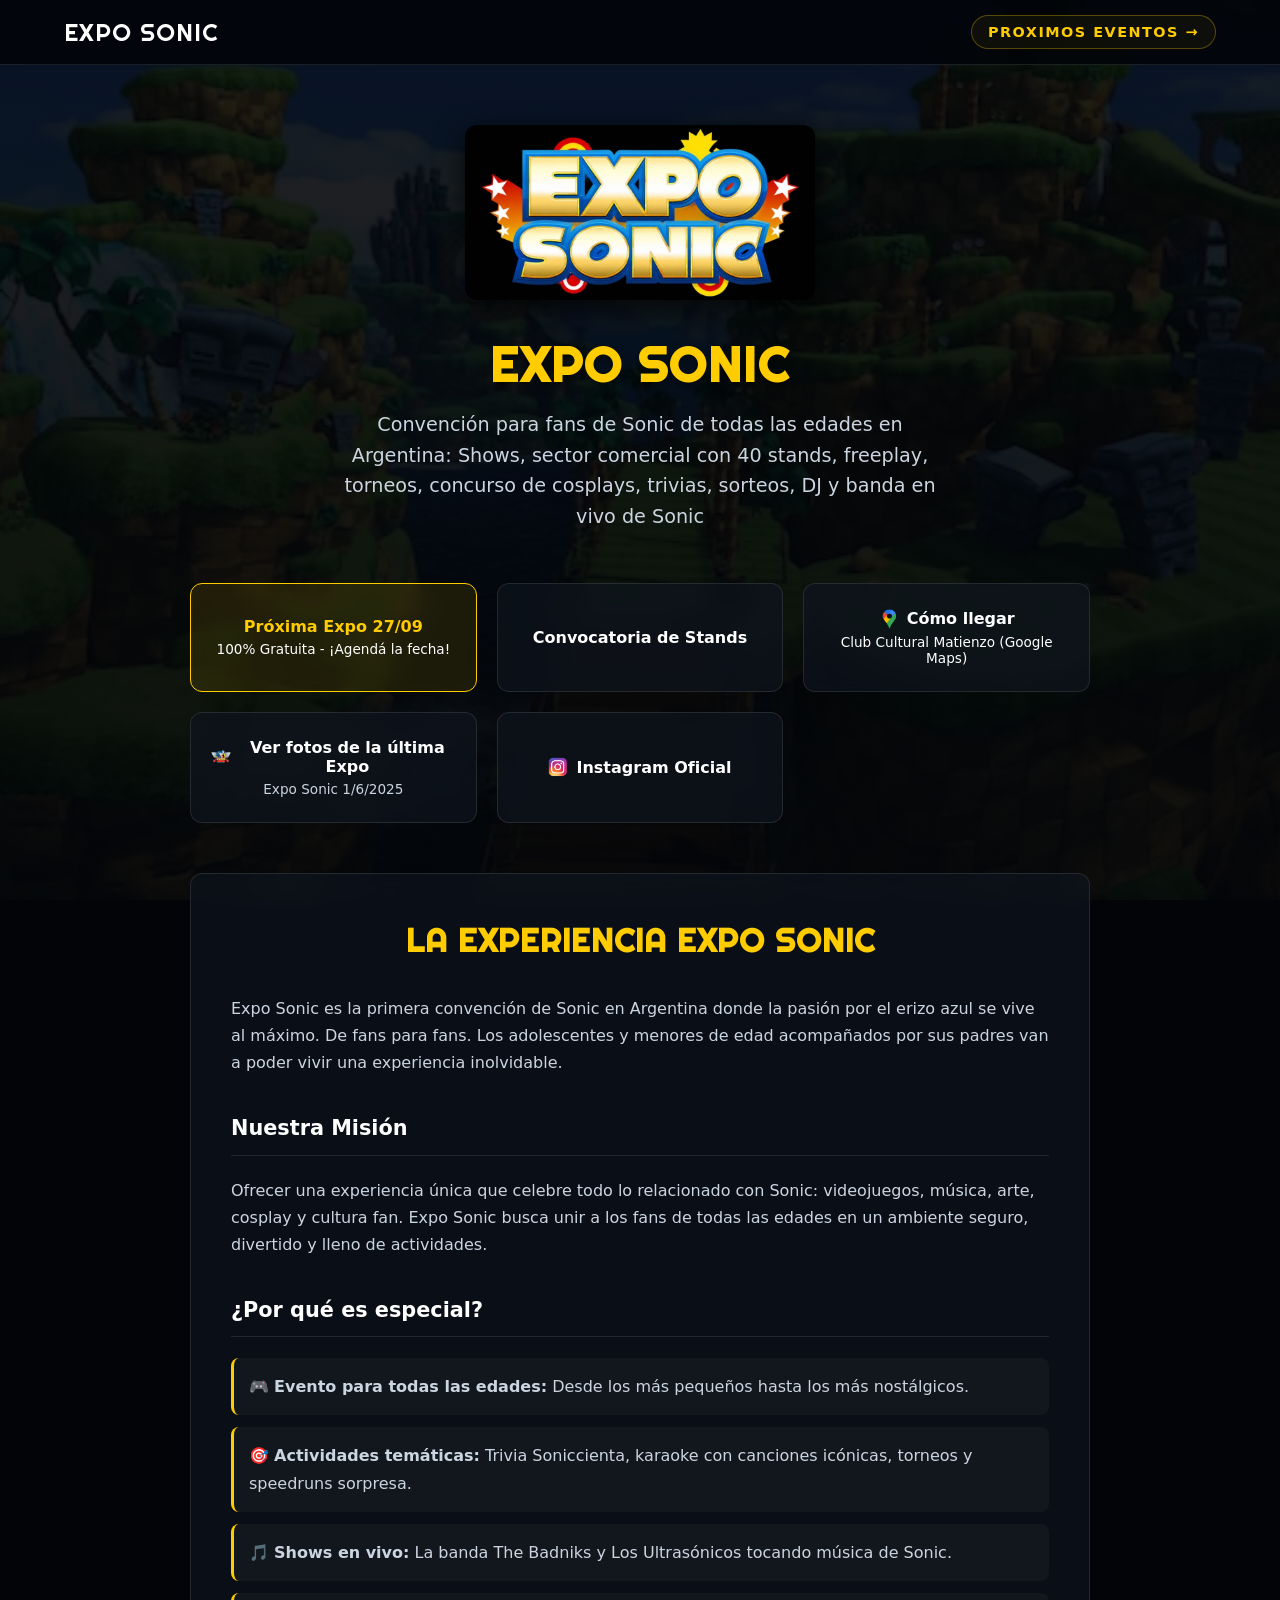
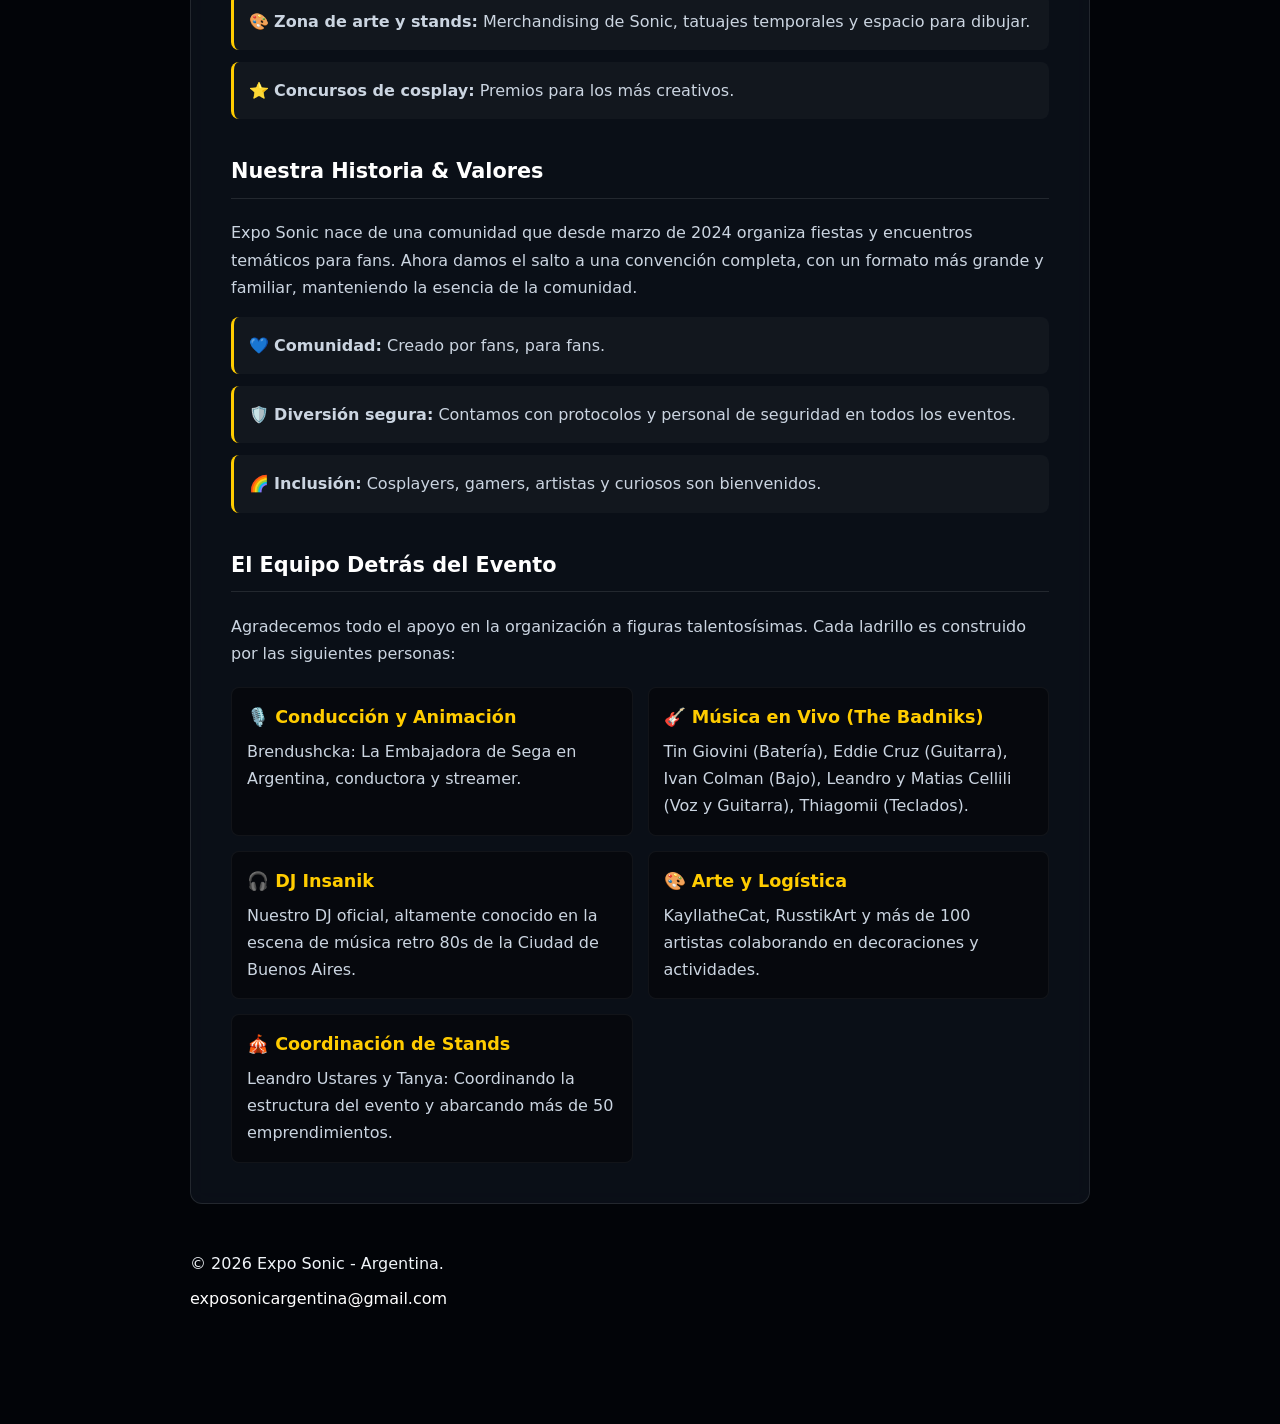
==== index.html @ c62bb8fc "Update index.html" ====
<!DOCTYPE html>
<html lang="es-AR">
<head>
  <meta charset="UTF-8" />
  <meta name="viewport" content="width=device-width, initial-scale=1.0" />
  <title>Expo Sonic - Convenciones de Sonic en Argentina</title>

  <!-- Google Analytics -->
  <script async src="https://www.googletagmanager.com/gtag/js?id=G-29W3Y5CDRT"></script>
  <script>
    window.dataLayer = window.dataLayer || [];
    function gtag(){dataLayer.push(arguments);}
    gtag('js', new Date());
    gtag('config', 'G-29W3Y5CDRT');
  </script>

  <!-- Favicons -->
  <link rel="shortcut icon" href="/favicon.ico" type="image/x-icon" />
  <link rel="shortcut icon" type="image/png" href="favicon3.png" />
  <link rel="apple-touch-icon" sizes="180x180" href="/apple-touch-icon.png" />
  <link rel="icon" type="image/png" sizes="32x32" href="/favicon-32x32.png" />
  <link rel="icon" type="image/png" sizes="16x16" href="/favicon-16x16.png" />
  <link rel="manifest" href="/site.webmanifest" />

  <!-- Fuentes -->
  <link rel="preconnect" href="https://fonts.googleapis.com" />
  <link rel="preconnect" href="https://fonts.gstatic.com" crossorigin />
  <link href="https://fonts.googleapis.com/css2?family=Righteous&display=swap" rel="stylesheet" />

  <style>
    :root {
      --accent: #ffcc00;
      --bg-glass: rgba(15, 20, 30, 0.7);
      --border-glass: rgba(255, 255, 255, 0.1);
      --text: #f0f4f8;
    }

    body {
      margin: 0;
      padding: 0;
      min-height: 100vh;
      font-family: system-ui, -apple-system, sans-serif;
      color: var(--text);
      opacity: 0;
      transition: opacity 0.5s ease;
      background-color: #020408;
    }

    body.loaded {
      opacity: 1;
    }

    body::before {
      content: "";
      position: fixed;
      top: 0; left: 0;
      width: 100%; height: 100%;
      background: linear-gradient(rgba(2, 4, 8, 0.88), rgba(2, 4, 8, 0.95)), url('Images/fondo.jpg') center/cover;
      z-index: -1;
    }

    .modern-nav {
      position: sticky;
      top: 0;
      width: 100%;
      background: rgba(2, 4, 8, 0.85);
      backdrop-filter: blur(12px);
      -webkit-backdrop-filter: blur(12px);
      border-bottom: 1px solid var(--border-glass);
      display: flex;
      justify-content: space-between;
      align-items: center;
      padding: 15px 5%;
      box-sizing: border-box;
      z-index: 1000;
    }

    .nav-brand {
      font-family: 'Righteous', sans-serif;
      font-size: 1.5rem;
      color: #fff;
      letter-spacing: 1px;
    }

    .nav-link-events {
      color: var(--accent);
      text-decoration: none;
      font-size: 0.9rem;
      font-weight: 600;
      letter-spacing: 1.5px;
      text-transform: uppercase;
      padding: 8px 16px;
      border: 1px solid rgba(255, 204, 0, 0.3);
      border-radius: 20px;
      background: rgba(255, 204, 0, 0.05);
      transition: all 0.3s ease;
    }

    .nav-link-events:hover {
      background: rgba(255, 204, 0, 0.15);
      border-color: var(--accent);
      box-shadow: 0 0 15px rgba(255, 204, 0, 0.2);
    }

    .main-wrapper {
      max-width: 900px;
      margin: 60px auto;
      padding: 0 20px 40px 20px;
    }

    .hero {
      text-align: center;
      margin-bottom: 50px;
    }

    .hero-logo {
      max-width: 350px;
      width: 100%;
      border-radius: 12px;
      box-shadow: 0 10px 30px rgba(0,0,0,0.8);
      margin-bottom: 30px;
    }

    .hero h1 {
      font-family: 'Righteous', sans-serif;
      font-size: 3rem;
      color: var(--accent);
      margin: 0 0 15px 0;
      text-transform: uppercase;
      letter-spacing: 2px;
      text-shadow: 0 4px 10px rgba(0,0,0,0.5);
    }

    .hero p {
      font-size: 1.2rem;
      color: #cbd5e1;
      max-width: 600px;
      margin: 0 auto;
      line-height: 1.6;
    }

    .action-grid {
      display: grid;
      grid-template-columns: repeat(auto-fit, minmax(250px, 1fr));
      gap: 20px;
      margin-bottom: 50px;
    }

    .action-card {
      background: var(--bg-glass);
      backdrop-filter: blur(10px);
      border: 1px solid var(--border-glass);
      border-radius: 12px;
      padding: 25px 20px;
      text-align: center;
      text-decoration: none;
      color: #fff;
      font-weight: 600;
      transition: all 0.3s ease;
      display: flex;
      flex-direction: column;
      align-items: center;
      justify-content: center;
    }

    .action-card:hover {
      background: rgba(255, 255, 255, 0.1);
      border-color: var(--accent);
      transform: translateY(-5px);
    }

    .action-card.primary {
      background: rgba(255, 204, 0, 0.1);
      border-color: var(--accent);
      color: var(--accent);
    }

    .card-title {
      display: inline-flex;
      align-items: center;
      justify-content: center;
      gap: 8px;
    }

    .card-icon {
      width: 20px;
      height: 20px;
      object-fit: contain;
      vertical-align: middle;
    }

    /* --- NUEVA SECCIÓN DE INFORMACIÓN --- */
    .info-section {
      background: var(--bg-glass);
      backdrop-filter: blur(10px);
      border: 1px solid var(--border-glass);
      border-radius: 12px;
      padding: 40px;
      margin-bottom: 50px;
      line-height: 1.7;
      color: #cbd5e1;
    }

    .info-section h2 {
      font-family: 'Righteous', sans-serif;
      color: var(--accent);
      font-size: 2rem;
      margin-top: 0;
      letter-spacing: 1px;
      text-align: center;
    }

    .info-section h3 {
      color: #fff;
      border-bottom: 1px solid var(--border-glass);
      padding-bottom: 8px;
      margin-top: 35px;
      font-size: 1.3rem;
    }

    .info-section p {
      margin-bottom: 15px;
    }

    .info-list {
      list-style: none;
      padding: 0;
    }

    .info-list li {
      background: rgba(255, 255, 255, 0.03);
      margin-bottom: 12px;
      padding: 15px;
      border-radius: 8px;
      border-left: 3px solid var(--accent);
    }

    .team-grid {
      display: grid;
      grid-template-columns: repeat(auto-fit, minmax(280px, 1fr));
      gap: 15px;
      margin-top: 20px;
    }

    .team-card {
      background: rgba(0, 0, 0, 0.4);
      padding: 15px;
      border-radius: 8px;
      border: 1px solid rgba(255, 255, 255, 0.05);
    }

    .team-card strong {
      color: var(--accent);
      display: block;
      margin-bottom: 5px;
      font-size: 1.1rem;
    }
  </style>
</head>
<body>

  <nav class="modern-nav">
    <div class="nav-brand">EXPO SONIC</div>
    <a href="https://exposonic.github.io/eventos.html" class="nav-link-events">PROXIMOS EVENTOS &rarr;</a>
  </nav>

  <div class="main-wrapper">
    
    <header class="hero">
      <img src="Images/Expo Sonic Logo.jpg" class="hero-logo" alt="Expo Sonic Logo">
      <h1>Expo Sonic</h1>
      <p>Convención para fans de Sonic de todas las edades en Argentina: Shows, sector comercial con 40 stands, freeplay, torneos, concurso de cosplays, trivias, sorteos, DJ y banda en vivo de Sonic</p>
    </header>

    <section class="action-grid">
      <a href="https://www.instagram.com/p/DZ7pXacDs8S/?igsh=dzlpa2g1OGhwdHUz" target="_blank" rel="noopener noreferrer" class="action-card primary">
        <span>Próxima Expo 27/09</span>
        <span style="font-size: 0.85rem; font-weight: normal; margin-top: 5px; color: #fff;">100% Gratuita - ¡Agendá la fecha!</span>
      </a>
      
      <a href="https://sonicfest.com.ar/convocatoriastands" target="_blank" rel="noopener noreferrer" class="action-card">
        <span>Convocatoria de Stands</span>
      </a>

      <a href="https://maps.app.goo.gl/rjuS7tSSPfJ5QVW1A" target="_blank" rel="noopener noreferrer" class="action-card">
        <span class="card-title">
          <img src="Images/Google Maps PNG.png" alt="Google Maps" class="card-icon" />
          Cómo llegar
        </span>
        <span style="font-size: 0.85rem; font-weight: normal; margin-top: 5px;">Club Cultural Matienzo (Google Maps)</span>
      </a>

      <a href="https://sonicfest.com.ar/infoexpo1" target="_blank" rel="noopener noreferrer" class="action-card">
        <span class="card-title">
          <img src="Images/Sonic Mania PNG.png" alt="Sonic Mania" class="card-icon" />
          Ver fotos de la última Expo
        </span>
        <span style="font-size: 0.85rem; font-weight: normal; margin-top: 5px; color: #cbd5e1;">Expo Sonic 1/6/2025</span>
      </a>

      <a href="https://www.instagram.com/exposonic/" target="_blank" class="action-card">
        <span class="card-title">
          <img src="Images/Instagram PNG.png" alt="Instagram" class="card-icon" />
          Instagram Oficial
        </span>
      </a>
    </section>

    <!-- Nueva Sección Integrada -->
    <section class="info-section">
      <h2>LA EXPERIENCIA EXPO SONIC</h2>
      <p>Expo Sonic es la primera convención de Sonic en Argentina donde la pasión por el erizo azul se vive al máximo. De fans para fans. Los adolescentes y menores de edad acompañados por sus padres van a poder vivir una experiencia inolvidable.</p>

      <h3>Nuestra Misión</h3>
      <p>Ofrecer una experiencia única que celebre todo lo relacionado con Sonic: videojuegos, música, arte, cosplay y cultura fan. Expo Sonic busca unir a los fans de todas las edades en un ambiente seguro, divertido y lleno de actividades.</p>

      <h3>¿Por qué es especial?</h3>
      <ul class="info-list">
        <li>🎮 <strong>Evento para todas las edades:</strong> Desde los más pequeños hasta los más nostálgicos.</li>
        <li>🎯 <strong>Actividades temáticas:</strong> Trivia Soniccienta, karaoke con canciones icónicas, torneos y speedruns sorpresa.</li>
        <li>🎵 <strong>Shows en vivo:</strong> La banda The Badniks y Los Ultrasónicos tocando música de Sonic.</li>
        <li>🎨 <strong>Zona de arte y stands:</strong> Merchandising de Sonic, tatuajes temporales y espacio para dibujar.</li>
        <li>⭐ <strong>Concursos de cosplay:</strong> Premios para los más creativos.</li>
      </ul>

      <h3>Nuestra Historia & Valores</h3>
      <p>Expo Sonic nace de una comunidad que desde marzo de 2024 organiza fiestas y encuentros temáticos para fans. Ahora damos el salto a una convención completa, con un formato más grande y familiar, manteniendo la esencia de la comunidad.</p>
      <ul class="info-list">
        <li>💙 <strong>Comunidad:</strong> Creado por fans, para fans.</li>
        <li>🛡️ <strong>Diversión segura:</strong> Contamos con protocolos y personal de seguridad en todos los eventos.</li>
        <li>🌈 <strong>Inclusión:</strong> Cosplayers, gamers, artistas y curiosos son bienvenidos.</li>
      </ul>

      <h3>El Equipo Detrás del Evento</h3>
      <p>Agradecemos todo el apoyo en la organización a figuras talentosísimas. Cada ladrillo es construido por las siguientes personas:</p>
      
      <div class="team-grid">
        <div class="team-card">
          <strong>🎙️ Conducción y Animación</strong>
          Brendushcka: La Embajadora de Sega en Argentina, conductora y streamer.
        </div>
        <div class="team-card">
          <strong>🎸 Música en Vivo (The Badniks)</strong>
          Tin Giovini (Batería), Eddie Cruz (Guitarra), Ivan Colman (Bajo), Leandro y Matias Cellili (Voz y Guitarra), Thiagomii (Teclados).
        </div>
        <div class="team-card">
          <strong>🎧 DJ Insanik</strong>
          Nuestro DJ oficial, altamente conocido en la escena de música retro 80s de la Ciudad de Buenos Aires.
        </div>
        <div class="team-card">
          <strong>🎨 Arte y Logística</strong>
          KayllatheCat, RusstikArt y más de 100 artistas colaborando en decoraciones y actividades.
        </div>
        <div class="team-card">
          <strong>🎪 Coordinación de Stands</strong>
          Leandro Ustares y Tanya: Coordinando la estructura del evento y abarcando más de 50 emprendimientos.
        </div>
      </div>
    </section>

    <div id="footer-placeholder"></div>
  </div>

  <script src="js/main.js"></script>
  <script>
    window.addEventListener('load', () => {
      document.body.classList.add('loaded');
    });
  </script>
</body>
</html>
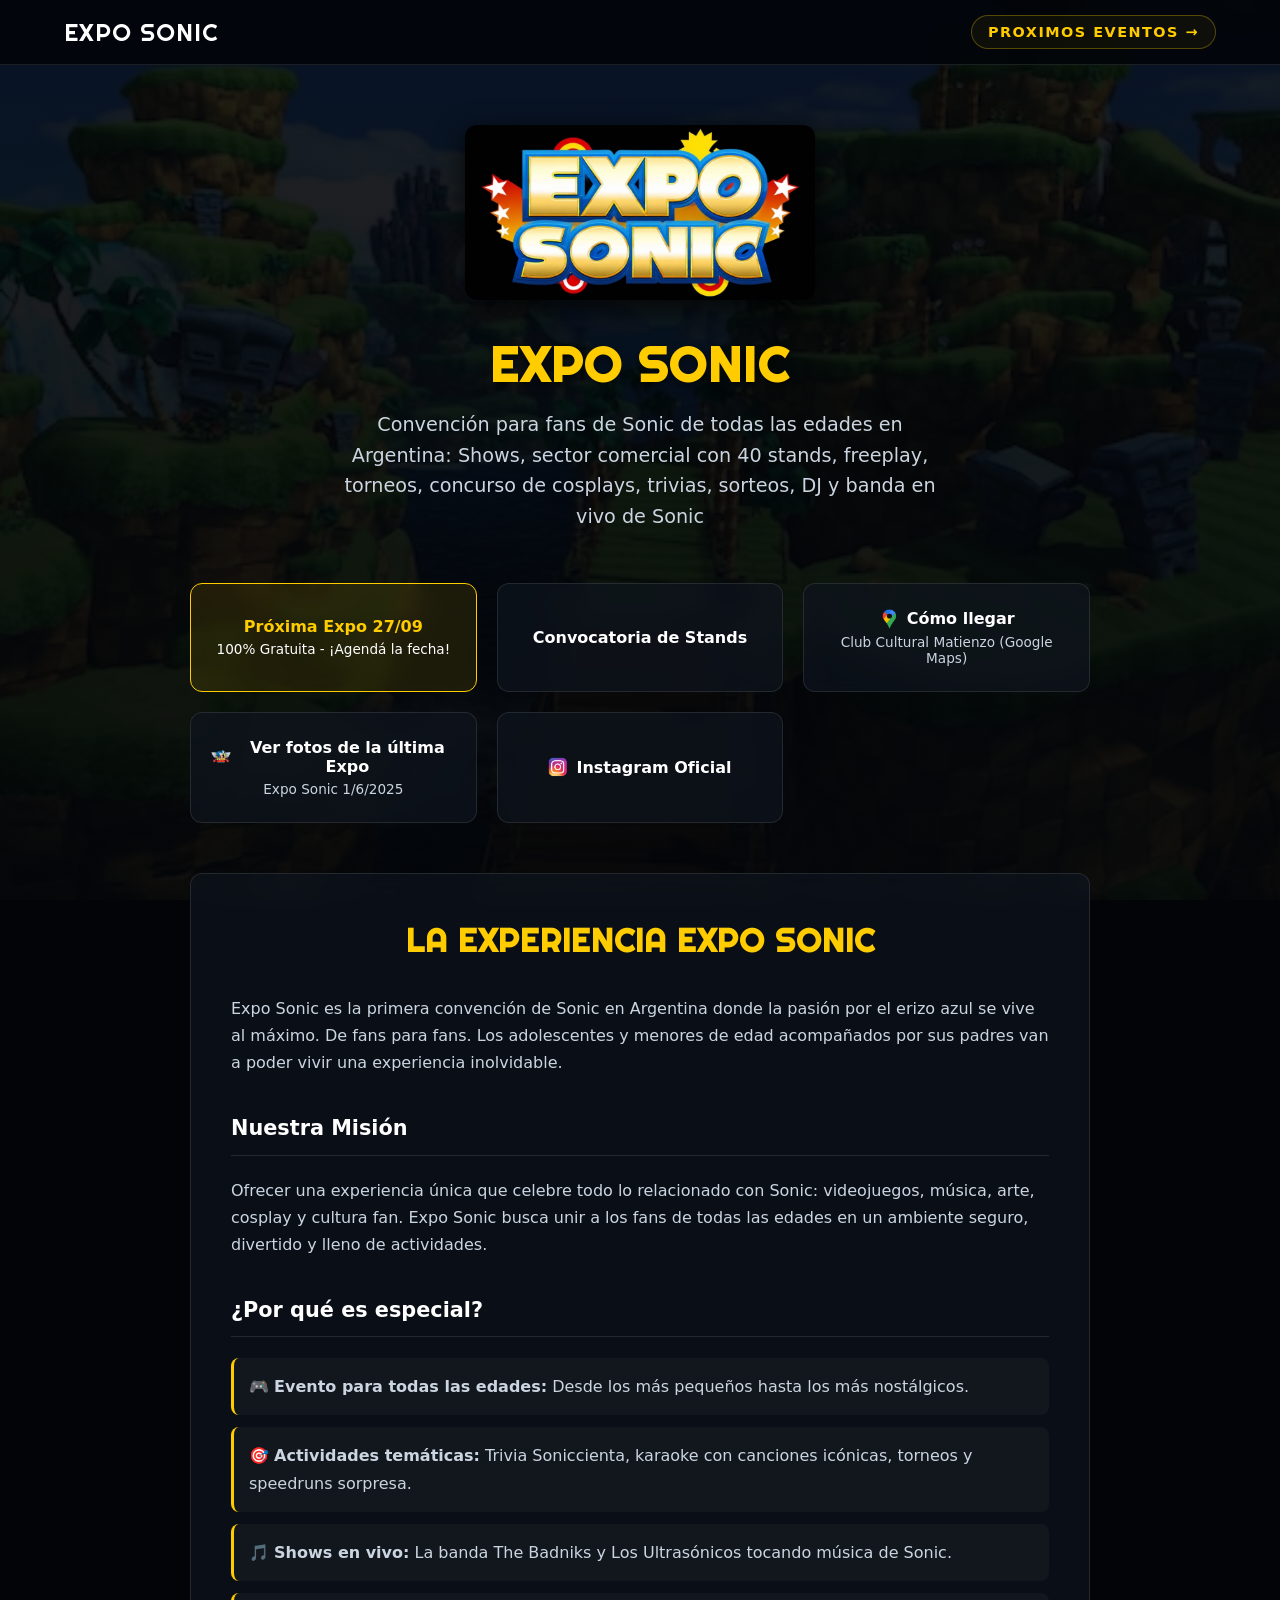
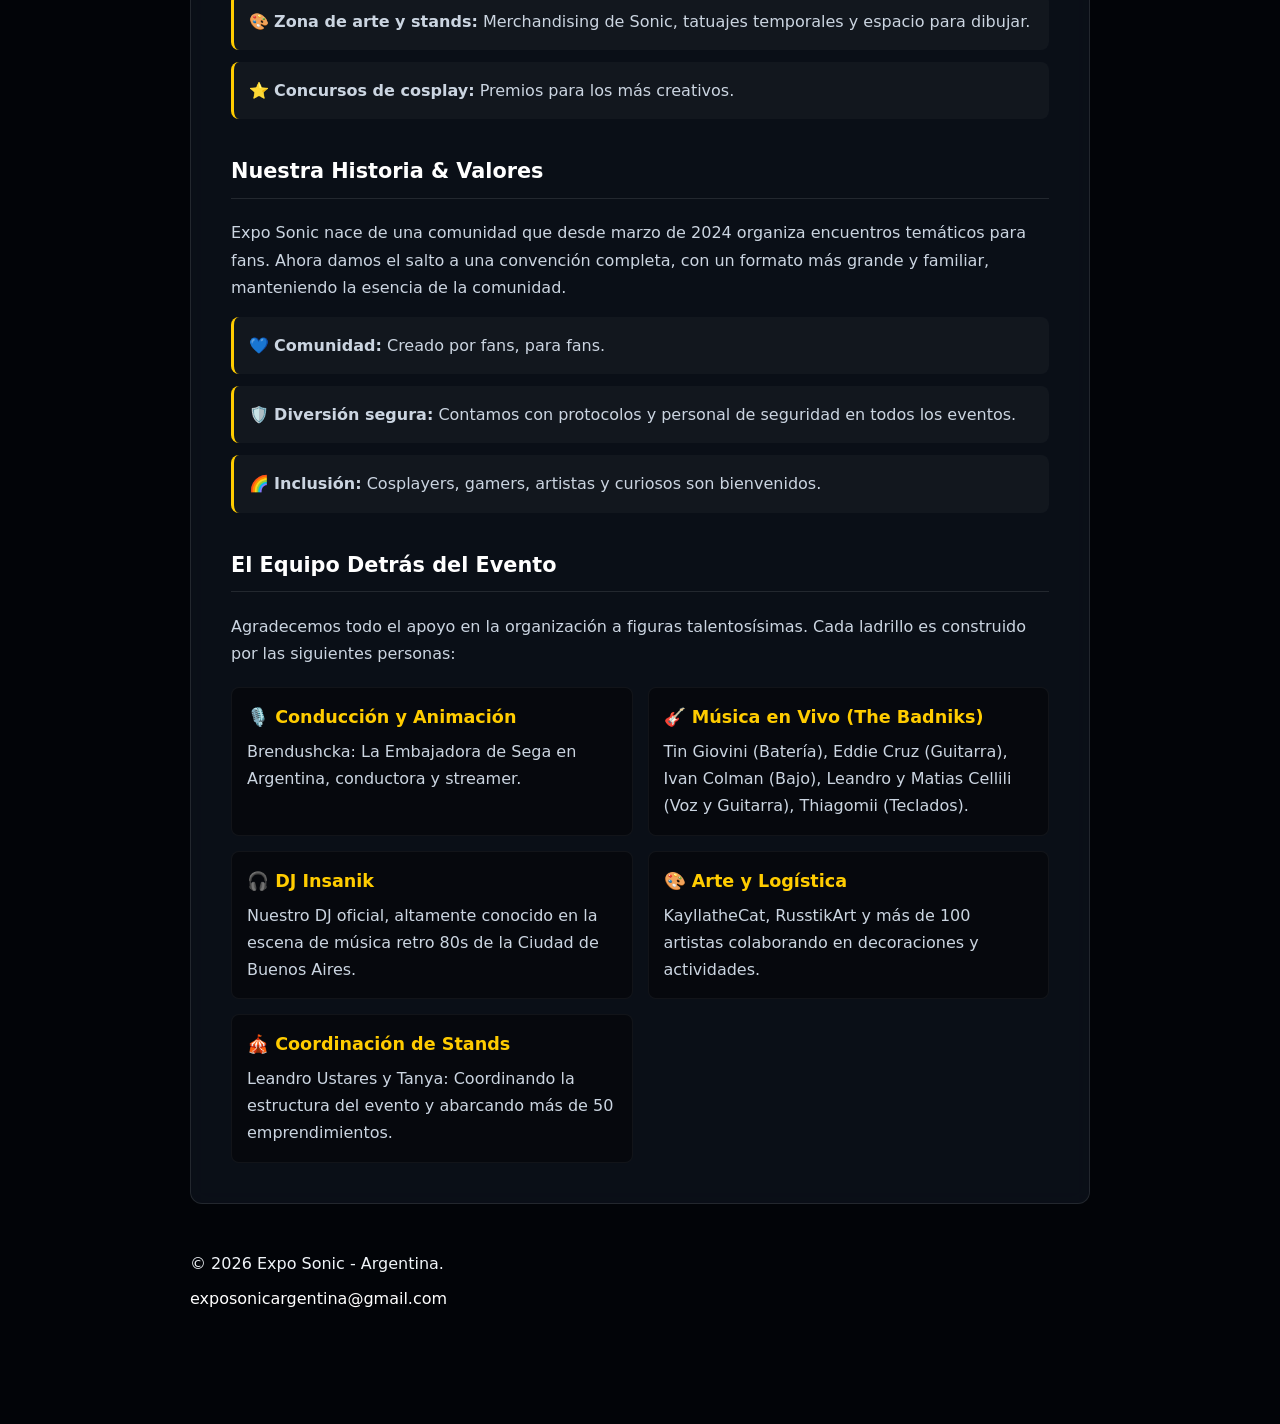
==== commit 40a5d7ad: "Update index.html" ====
--- a/index.html
+++ b/index.html
@@ -22,247 +22,42 @@
   <link rel="icon" type="image/png" sizes="16x16" href="/favicon-16x16.png" />
   <link rel="manifest" href="/site.webmanifest" />
 
-  <!-- Fuentes -->
+  <!-- Fuentes & CSS External -->
   <link rel="preconnect" href="https://fonts.googleapis.com" />
   <link rel="preconnect" href="https://fonts.gstatic.com" crossorigin />
   <link href="https://fonts.googleapis.com/css2?family=Righteous&display=swap" rel="stylesheet" />
+  <link rel="stylesheet" href="css/main.css" />
 
-  <style>
-    :root {
-      --accent: #ffcc00;
-      --bg-glass: rgba(15, 20, 30, 0.7);
-      --border-glass: rgba(255, 255, 255, 0.1);
-      --text: #f0f4f8;
+  <!-- Schema.org -->
+  <script type="application/ld+json">
+  {
+    "@context": "https://schema.org",
+    "@type": "Organization",
+    "name": "Expo Sonic",
+    "alternateName": ["Sonic Argentino", "Expo Sonic", "Sonic Argentina"],
+    "description": "Eventos y convenciones familiares de Sonic en Argentina.",
+    "sameAs": [
+      "https://www.instagram.com/sonicfestok/",
+      "https://www.youtube.com/@SonicFestArg"
+    ],
+    "contactPoint": {
+      "@type": "ContactPoint",
+      "contactType": "customer support",
+      "areaServed": "AR",
+      "availableLanguage": "Spanish"
+    },
+    "address": {
+      "@type": "PostalAddress",
+      "addressLocality": "Buenos Aires",
+      "addressCountry": "AR"
     }
-
-    body {
-      margin: 0;
-      padding: 0;
-      min-height: 100vh;
-      font-family: system-ui, -apple-system, sans-serif;
-      color: var(--text);
-      opacity: 0;
-      transition: opacity 0.5s ease;
-      background-color: #020408;
-    }
-
-    body.loaded {
-      opacity: 1;
-    }
-
-    body::before {
-      content: "";
-      position: fixed;
-      top: 0; left: 0;
-      width: 100%; height: 100%;
-      background: linear-gradient(rgba(2, 4, 8, 0.88), rgba(2, 4, 8, 0.95)), url('Images/fondo.jpg') center/cover;
-      z-index: -1;
-    }
-
-    .modern-nav {
-      position: sticky;
-      top: 0;
-      width: 100%;
-      background: rgba(2, 4, 8, 0.85);
-      backdrop-filter: blur(12px);
-      -webkit-backdrop-filter: blur(12px);
-      border-bottom: 1px solid var(--border-glass);
-      display: flex;
-      justify-content: space-between;
-      align-items: center;
-      padding: 15px 5%;
-      box-sizing: border-box;
-      z-index: 1000;
-    }
-
-    .nav-brand {
-      font-family: 'Righteous', sans-serif;
-      font-size: 1.5rem;
-      color: #fff;
-      letter-spacing: 1px;
-    }
-
-    .nav-link-events {
-      color: var(--accent);
-      text-decoration: none;
-      font-size: 0.9rem;
-      font-weight: 600;
-      letter-spacing: 1.5px;
-      text-transform: uppercase;
-      padding: 8px 16px;
-      border: 1px solid rgba(255, 204, 0, 0.3);
-      border-radius: 20px;
-      background: rgba(255, 204, 0, 0.05);
-      transition: all 0.3s ease;
-    }
-
-    .nav-link-events:hover {
-      background: rgba(255, 204, 0, 0.15);
-      border-color: var(--accent);
-      box-shadow: 0 0 15px rgba(255, 204, 0, 0.2);
-    }
-
-    .main-wrapper {
-      max-width: 900px;
-      margin: 60px auto;
-      padding: 0 20px 40px 20px;
-    }
-
-    .hero {
-      text-align: center;
-      margin-bottom: 50px;
-    }
-
-    .hero-logo {
-      max-width: 350px;
-      width: 100%;
-      border-radius: 12px;
-      box-shadow: 0 10px 30px rgba(0,0,0,0.8);
-      margin-bottom: 30px;
-    }
-
-    .hero h1 {
-      font-family: 'Righteous', sans-serif;
-      font-size: 3rem;
-      color: var(--accent);
-      margin: 0 0 15px 0;
-      text-transform: uppercase;
-      letter-spacing: 2px;
-      text-shadow: 0 4px 10px rgba(0,0,0,0.5);
-    }
-
-    .hero p {
-      font-size: 1.2rem;
-      color: #cbd5e1;
-      max-width: 600px;
-      margin: 0 auto;
-      line-height: 1.6;
-    }
-
-    .action-grid {
-      display: grid;
-      grid-template-columns: repeat(auto-fit, minmax(250px, 1fr));
-      gap: 20px;
-      margin-bottom: 50px;
-    }
-
-    .action-card {
-      background: var(--bg-glass);
-      backdrop-filter: blur(10px);
-      border: 1px solid var(--border-glass);
-      border-radius: 12px;
-      padding: 25px 20px;
-      text-align: center;
-      text-decoration: none;
-      color: #fff;
-      font-weight: 600;
-      transition: all 0.3s ease;
-      display: flex;
-      flex-direction: column;
-      align-items: center;
-      justify-content: center;
-    }
-
-    .action-card:hover {
-      background: rgba(255, 255, 255, 0.1);
-      border-color: var(--accent);
-      transform: translateY(-5px);
-    }
-
-    .action-card.primary {
-      background: rgba(255, 204, 0, 0.1);
-      border-color: var(--accent);
-      color: var(--accent);
-    }
-
-    .card-title {
-      display: inline-flex;
-      align-items: center;
-      justify-content: center;
-      gap: 8px;
-    }
-
-    .card-icon {
-      width: 20px;
-      height: 20px;
-      object-fit: contain;
-      vertical-align: middle;
-    }
-
-    /* --- NUEVA SECCIÓN DE INFORMACIÓN --- */
-    .info-section {
-      background: var(--bg-glass);
-      backdrop-filter: blur(10px);
-      border: 1px solid var(--border-glass);
-      border-radius: 12px;
-      padding: 40px;
-      margin-bottom: 50px;
-      line-height: 1.7;
-      color: #cbd5e1;
-    }
-
-    .info-section h2 {
-      font-family: 'Righteous', sans-serif;
-      color: var(--accent);
-      font-size: 2rem;
-      margin-top: 0;
-      letter-spacing: 1px;
-      text-align: center;
-    }
-
-    .info-section h3 {
-      color: #fff;
-      border-bottom: 1px solid var(--border-glass);
-      padding-bottom: 8px;
-      margin-top: 35px;
-      font-size: 1.3rem;
-    }
-
-    .info-section p {
-      margin-bottom: 15px;
-    }
-
-    .info-list {
-      list-style: none;
-      padding: 0;
-    }
-
-    .info-list li {
-      background: rgba(255, 255, 255, 0.03);
-      margin-bottom: 12px;
-      padding: 15px;
-      border-radius: 8px;
-      border-left: 3px solid var(--accent);
-    }
-
-    .team-grid {
-      display: grid;
-      grid-template-columns: repeat(auto-fit, minmax(280px, 1fr));
-      gap: 15px;
-      margin-top: 20px;
-    }
-
-    .team-card {
-      background: rgba(0, 0, 0, 0.4);
-      padding: 15px;
-      border-radius: 8px;
-      border: 1px solid rgba(255, 255, 255, 0.05);
-    }
-
-    .team-card strong {
-      color: var(--accent);
-      display: block;
-      margin-bottom: 5px;
-      font-size: 1.1rem;
-    }
-  </style>
+  }
+  </script>
 </head>
 <body>
 
-  <nav class="modern-nav">
-    <div class="nav-brand">EXPO SONIC</div>
-    <a href="https://exposonic.github.io/eventos.html" class="nav-link-events">PROXIMOS EVENTOS &rarr;</a>
-  </nav>
+  <!-- Placeholder Header (Inyectado por JS o cargado estático) -->
+  <div id="header-placeholder"></div>
 
   <div class="main-wrapper">
     
@@ -275,7 +70,7 @@
     <section class="action-grid">
       <a href="https://www.instagram.com/p/DZ7pXacDs8S/?igsh=dzlpa2g1OGhwdHUz" target="_blank" rel="noopener noreferrer" class="action-card primary">
         <span>Próxima Expo 27/09</span>
-        <span style="font-size: 0.85rem; font-weight: normal; margin-top: 5px; color: #fff;">100% Gratuita - ¡Agendá la fecha!</span>
+        <span class="subtext-card" style="color: #fff;">100% Gratuita - ¡Agendá la fecha!</span>
       </a>
       
       <a href="https://sonicfest.com.ar/convocatoriastands" target="_blank" rel="noopener noreferrer" class="action-card">
@@ -287,7 +82,7 @@
           <img src="Images/Google Maps PNG.png" alt="Google Maps" class="card-icon" />
           Cómo llegar
         </span>
-        <span style="font-size: 0.85rem; font-weight: normal; margin-top: 5px;">Club Cultural Matienzo (Google Maps)</span>
+        <span class="subtext-card">Club Cultural Matienzo (Google Maps)</span>
       </a>
 
       <a href="https://sonicfest.com.ar/infoexpo1" target="_blank" rel="noopener noreferrer" class="action-card">
@@ -295,7 +90,7 @@
           <img src="Images/Sonic Mania PNG.png" alt="Sonic Mania" class="card-icon" />
           Ver fotos de la última Expo
         </span>
-        <span style="font-size: 0.85rem; font-weight: normal; margin-top: 5px; color: #cbd5e1;">Expo Sonic 1/6/2025</span>
+        <span class="subtext-card">Expo Sonic 1/6/2025</span>
       </a>
 
       <a href="https://www.instagram.com/exposonic/" target="_blank" class="action-card">
@@ -306,7 +101,6 @@
       </a>
     </section>
 
-    <!-- Nueva Sección Integrada -->
     <section class="info-section">
       <h2>LA EXPERIENCIA EXPO SONIC</h2>
       <p>Expo Sonic es la primera convención de Sonic en Argentina donde la pasión por el erizo azul se vive al máximo. De fans para fans. Los adolescentes y menores de edad acompañados por sus padres van a poder vivir una experiencia inolvidable.</p>
@@ -324,7 +118,7 @@
       </ul>
 
       <h3>Nuestra Historia & Valores</h3>
-      <p>Expo Sonic nace de una comunidad que desde marzo de 2024 organiza fiestas y encuentros temáticos para fans. Ahora damos el salto a una convención completa, con un formato más grande y familiar, manteniendo la esencia de la comunidad.</p>
+      <p>Expo Sonic nace de una comunidad que desde marzo de 2024 organiza encuentros temáticos para fans. Ahora damos el salto a una convención completa, con un formato más grande y familiar, manteniendo la esencia de la comunidad.</p>
       <ul class="info-list">
         <li>💙 <strong>Comunidad:</strong> Creado por fans, para fans.</li>
         <li>🛡️ <strong>Diversión segura:</strong> Contamos con protocolos y personal de seguridad en todos los eventos.</li>
@@ -358,6 +152,7 @@
       </div>
     </section>
 
+    <!-- Placeholder Footer -->
     <div id="footer-placeholder"></div>
   </div>
 
--- a/css/main.css
+++ b/css/main.css
@@ -0,0 +1,249 @@
+:root {
+  --accent: #ffcc00;
+  --bg-glass: rgba(15, 20, 30, 0.7);
+  --border-glass: rgba(255, 255, 255, 0.1);
+  --text: #f0f4f8;
+}
+
+body {
+  margin: 0;
+  padding: 0;
+  min-height: 100vh;
+  font-family: system-ui, -apple-system, sans-serif;
+  color: var(--text);
+  opacity: 0;
+  transition: opacity 0.5s ease;
+  background-color: #020408;
+}
+
+body.loaded {
+  opacity: 1;
+}
+
+body::before {
+  content: "";
+  position: fixed;
+  top: 0; 
+  left: 0;
+  width: 100%; 
+  height: 100%;
+  background: linear-gradient(rgba(2, 4, 8, 0.88), rgba(2, 4, 8, 0.95)), url('../Images/fondo.jpg') center/cover;
+  z-index: -1;
+}
+
+/* Navbar Header */
+.modern-nav {
+  position: sticky;
+  top: 0;
+  width: 100%;
+  background: rgba(2, 4, 8, 0.85);
+  backdrop-filter: blur(12px);
+  -webkit-backdrop-filter: blur(12px);
+  border-bottom: 1px solid var(--border-glass);
+  display: flex;
+  justify-content: space-between;
+  align-items: center;
+  padding: 15px 5%;
+  box-sizing: border-box;
+  z-index: 1000;
+}
+
+.nav-brand {
+  font-family: 'Righteous', sans-serif;
+  font-size: 1.5rem;
+  color: #fff;
+  letter-spacing: 1px;
+}
+
+.nav-link-events {
+  color: var(--accent);
+  text-decoration: none;
+  font-size: 0.9rem;
+  font-weight: 600;
+  letter-spacing: 1.5px;
+  text-transform: uppercase;
+  padding: 8px 16px;
+  border: 1px solid rgba(255, 204, 0, 0.3);
+  border-radius: 20px;
+  background: rgba(255, 204, 0, 0.05);
+  transition: all 0.3s ease;
+}
+
+.nav-link-events:hover {
+  background: rgba(255, 204, 0, 0.15);
+  border-color: var(--accent);
+  box-shadow: 0 0 15px rgba(255, 204, 0, 0.2);
+}
+
+/* Layout Principal */
+.main-wrapper {
+  max-width: 900px;
+  margin: 60px auto;
+  padding: 0 20px 40px 20px;
+}
+
+/* Hero */
+.hero {
+  text-align: center;
+  margin-bottom: 50px;
+}
+
+.hero-logo {
+  max-width: 350px;
+  width: 100%;
+  border-radius: 12px;
+  box-shadow: 0 10px 30px rgba(0,0,0,0.8);
+  margin-bottom: 30px;
+}
+
+.hero h1 {
+  font-family: 'Righteous', sans-serif;
+  font-size: 3rem;
+  color: var(--accent);
+  margin: 0 0 15px 0;
+  text-transform: uppercase;
+  letter-spacing: 2px;
+  text-shadow: 0 4px 10px rgba(0,0,0,0.5);
+}
+
+.hero p {
+  font-size: 1.2rem;
+  color: #cbd5e1;
+  max-width: 600px;
+  margin: 0 auto;
+  line-height: 1.6;
+}
+
+/* Grid de Botones */
+.action-grid {
+  display: grid;
+  grid-template-columns: repeat(auto-fit, minmax(250px, 1fr));
+  gap: 20px;
+  margin-bottom: 50px;
+}
+
+.action-card {
+  background: var(--bg-glass);
+  backdrop-filter: blur(10px);
+  border: 1px solid var(--border-glass);
+  border-radius: 12px;
+  padding: 25px 20px;
+  text-align: center;
+  text-decoration: none;
+  color: #fff;
+  font-weight: 600;
+  transition: all 0.3s ease;
+  display: flex;
+  flex-direction: column;
+  align-items: center;
+  justify-content: center;
+}
+
+.action-card:hover {
+  background: rgba(255, 255, 255, 0.1);
+  border-color: var(--accent);
+  transform: translateY(-5px);
+}
+
+.action-card.primary {
+  background: rgba(255, 204, 0, 0.1);
+  border-color: var(--accent);
+  color: var(--accent);
+}
+
+.card-title {
+  display: inline-flex;
+  align-items: center;
+  justify-content: center;
+  gap: 8px;
+}
+
+.card-icon {
+  width: 20px;
+  height: 20px;
+  object-fit: contain;
+  vertical-align: middle;
+}
+
+.subtext-card {
+  font-size: 0.85rem; 
+  font-weight: normal; 
+  margin-top: 5px; 
+  color: #cbd5e1;
+}
+
+/* Sección Info */
+.info-section {
+  background: var(--bg-glass);
+  backdrop-filter: blur(10px);
+  border: 1px solid var(--border-glass);
+  border-radius: 12px;
+  padding: 40px;
+  margin-bottom: 50px;
+  line-height: 1.7;
+  color: #cbd5e1;
+}
+
+.info-section h2 {
+  font-family: 'Righteous', sans-serif;
+  color: var(--accent);
+  font-size: 2rem;
+  margin-top: 0;
+  letter-spacing: 1px;
+  text-align: center;
+}
+
+.info-section h3 {
+  color: #fff;
+  border-bottom: 1px solid var(--border-glass);
+  padding-bottom: 8px;
+  margin-top: 35px;
+  font-size: 1.3rem;
+}
+
+.info-section p {
+  margin-bottom: 15px;
+}
+
+.info-list {
+  list-style: none;
+  padding: 0;
+}
+
+.info-list li {
+  background: rgba(255, 255, 255, 0.03);
+  margin-bottom: 12px;
+  padding: 15px;
+  border-radius: 8px;
+  border-left: 3px solid var(--accent);
+}
+
+.team-grid {
+  display: grid;
+  grid-template-columns: repeat(auto-fit, minmax(280px, 1fr));
+  gap: 15px;
+  margin-top: 20px;
+}
+
+.team-card {
+  background: rgba(0, 0, 0, 0.4);
+  padding: 15px;
+  border-radius: 8px;
+  border: 1px solid rgba(255, 255, 255, 0.05);
+}
+
+.team-card strong {
+  color: var(--accent);
+  display: block;
+  margin-bottom: 5px;
+  font-size: 1.1rem;
+}
+
+
+
+
+
+
+
+
+
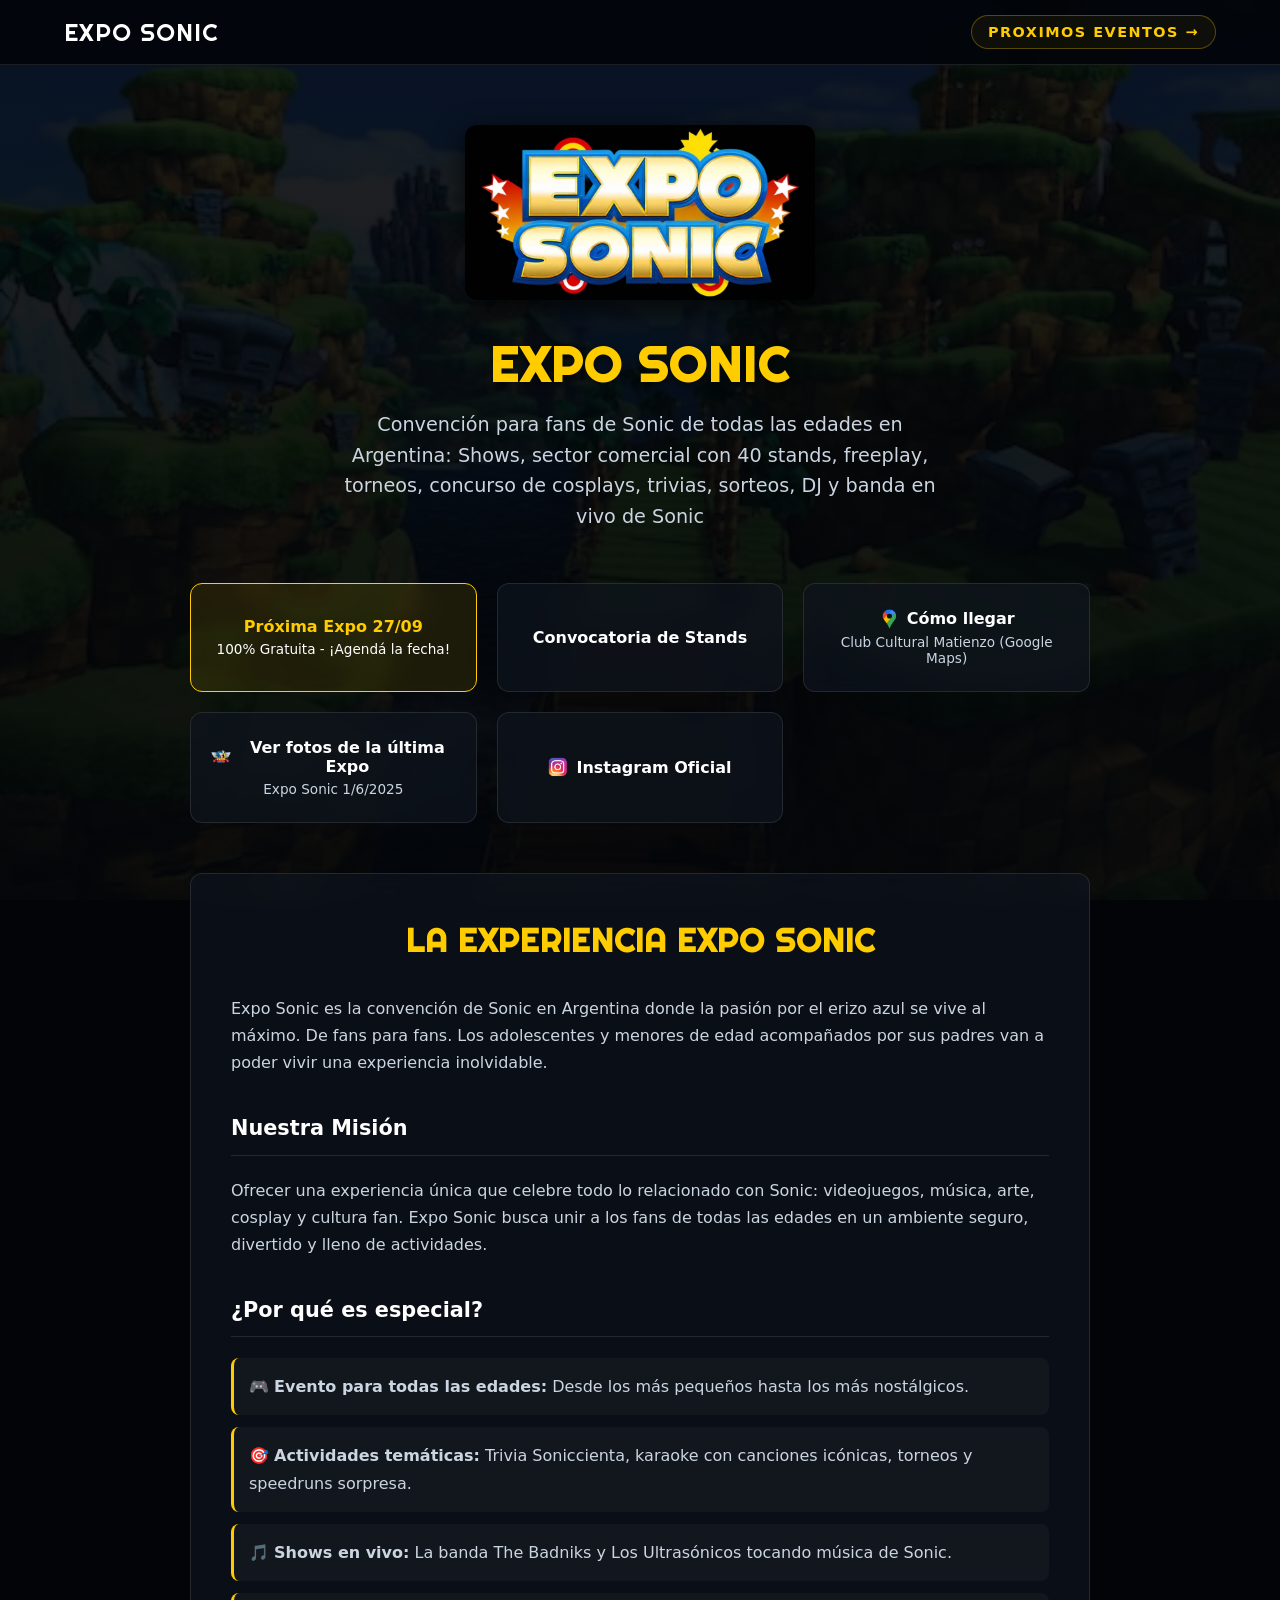
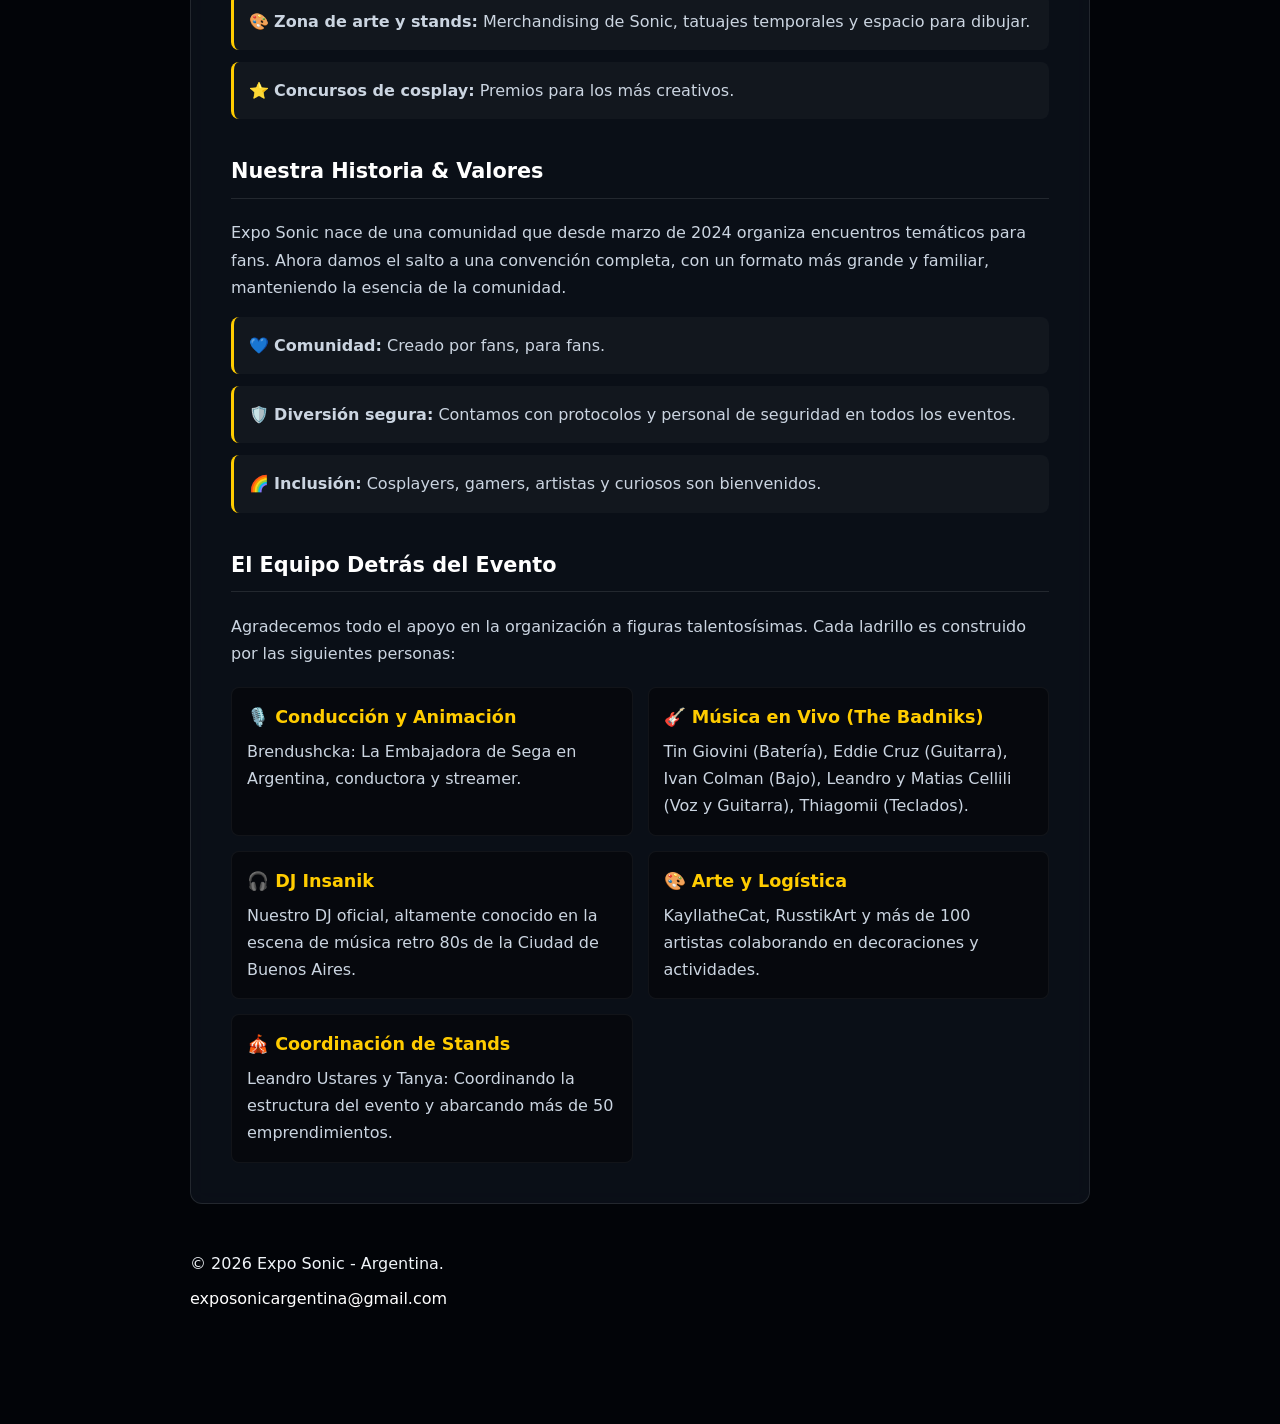
==== commit a44d60dd: "Update index.html" ====
--- a/index.html
+++ b/index.html
@@ -73,7 +73,7 @@
         <span class="subtext-card" style="color: #fff;">100% Gratuita - ¡Agendá la fecha!</span>
       </a>
       
-      <a href="https://sonicfest.com.ar/convocatoriastands" target="_blank" rel="noopener noreferrer" class="action-card">
+      <a href="https://exposonic.com.ar/convocatoriastands" target="_blank" rel="noopener noreferrer" class="action-card">
         <span>Convocatoria de Stands</span>
       </a>
 
@@ -85,7 +85,7 @@
         <span class="subtext-card">Club Cultural Matienzo (Google Maps)</span>
       </a>
 
-      <a href="https://sonicfest.com.ar/infoexpo1" target="_blank" rel="noopener noreferrer" class="action-card">
+      <a href="https://exposonic.com.ar/exposonic1" target="_blank" rel="noopener noreferrer" class="action-card">
         <span class="card-title">
           <img src="Images/Sonic Mania PNG.png" alt="Sonic Mania" class="card-icon" />
           Ver fotos de la última Expo
@@ -103,7 +103,7 @@
 
     <section class="info-section">
       <h2>LA EXPERIENCIA EXPO SONIC</h2>
-      <p>Expo Sonic es la primera convención de Sonic en Argentina donde la pasión por el erizo azul se vive al máximo. De fans para fans. Los adolescentes y menores de edad acompañados por sus padres van a poder vivir una experiencia inolvidable.</p>
+      <p>Expo Sonic es la convención de Sonic en Argentina donde la pasión por el erizo azul se vive al máximo. De fans para fans. Los adolescentes y menores de edad acompañados por sus padres van a poder vivir una experiencia inolvidable.</p>
 
       <h3>Nuestra Misión</h3>
       <p>Ofrecer una experiencia única que celebre todo lo relacionado con Sonic: videojuegos, música, arte, cosplay y cultura fan. Expo Sonic busca unir a los fans de todas las edades en un ambiente seguro, divertido y lleno de actividades.</p>
--- a/css/main.css
+++ b/css/main.css
@@ -239,11 +239,107 @@
   font-size: 1.1rem;
 }
 
-
-
-
-
-
-
-
-
+/* --- GALERÍA GRID PERFECTA (Tipo Instagram) --- */
+.gallery-grid {
+    display: grid;
+    grid-template-columns: repeat(auto-fit, minmax(250px, 1fr));
+    gap: 0; /* Sin espacio entre imágenes */
+    max-width: 1200px;
+    margin: 0 auto;
+}
+
+.gallery-image {
+    width: 100%;
+    aspect-ratio: 1 / 1; /* Las hace todas perfectamente cuadradas */
+    object-fit: cover; /* Evita que se deformen */
+    display: block;
+    cursor: pointer;
+    transition: filter 0.3s ease;
+}
+
+.gallery-image:hover {
+    filter: brightness(1.2);
+}
+
+/* --- LIGHTBOX (Visor de imágenes a pantalla completa) --- */
+.lightbox {
+    display: none;
+    position: fixed;
+    z-index: 9999;
+    top: 0; 
+    left: 0;
+    width: 100vw; 
+    height: 100vh;
+    background: rgba(0, 0, 0, 0.9);
+    align-items: center;
+    justify-content: center;
+}
+
+.lightbox.active {
+    display: flex;
+}
+
+.lightbox img {
+    max-width: 90vw;
+    max-height: 90vh;
+    object-fit: contain;
+    border-radius: 4px;
+}
+
+
+/* --- ESTILOS PARA ACORDEONES (DETAILS / SUMMARY) --- */
+details {
+    background: rgba(0, 0, 0, 0.4);
+    border: 1px solid var(--border-glass);
+    border-radius: 8px;
+    margin-bottom: 15px;
+    padding: 18px;
+    transition: all 0.3s ease;
+}
+
+details[open] {
+    border-color: var(--accent);
+    background: rgba(255, 204, 0, 0.05);
+    box-shadow: 0 0 15px rgba(255, 204, 0, 0.1);
+}
+
+summary {
+    font-weight: bold;
+    color: var(--accent);
+    cursor: pointer;
+    font-size: 1.1rem;
+    list-style: none; /* Oculta la flecha por defecto en Chrome/Safari */
+    display: flex;
+    align-items: center;
+    justify-content: space-between;
+}
+
+/* Oculta la flecha por defecto en navegadores Webkit */
+summary::-webkit-details-marker {
+    display: none;
+}
+
+/* Icono personalizado de + y - */
+summary::after {
+    content: '+';
+    font-size: 1.5rem;
+    line-height: 1;
+    color: var(--accent);
+}
+
+details[open] summary::after {
+    content: '-';
+}
+
+details p {
+    margin-top: 15px;
+    margin-bottom: 0;
+    color: #cbd5e1;
+    line-height: 1.6;
+    border-top: 1px solid rgba(255, 255, 255, 0.1);
+    padding-top: 15px;
+}
+
+
+
+
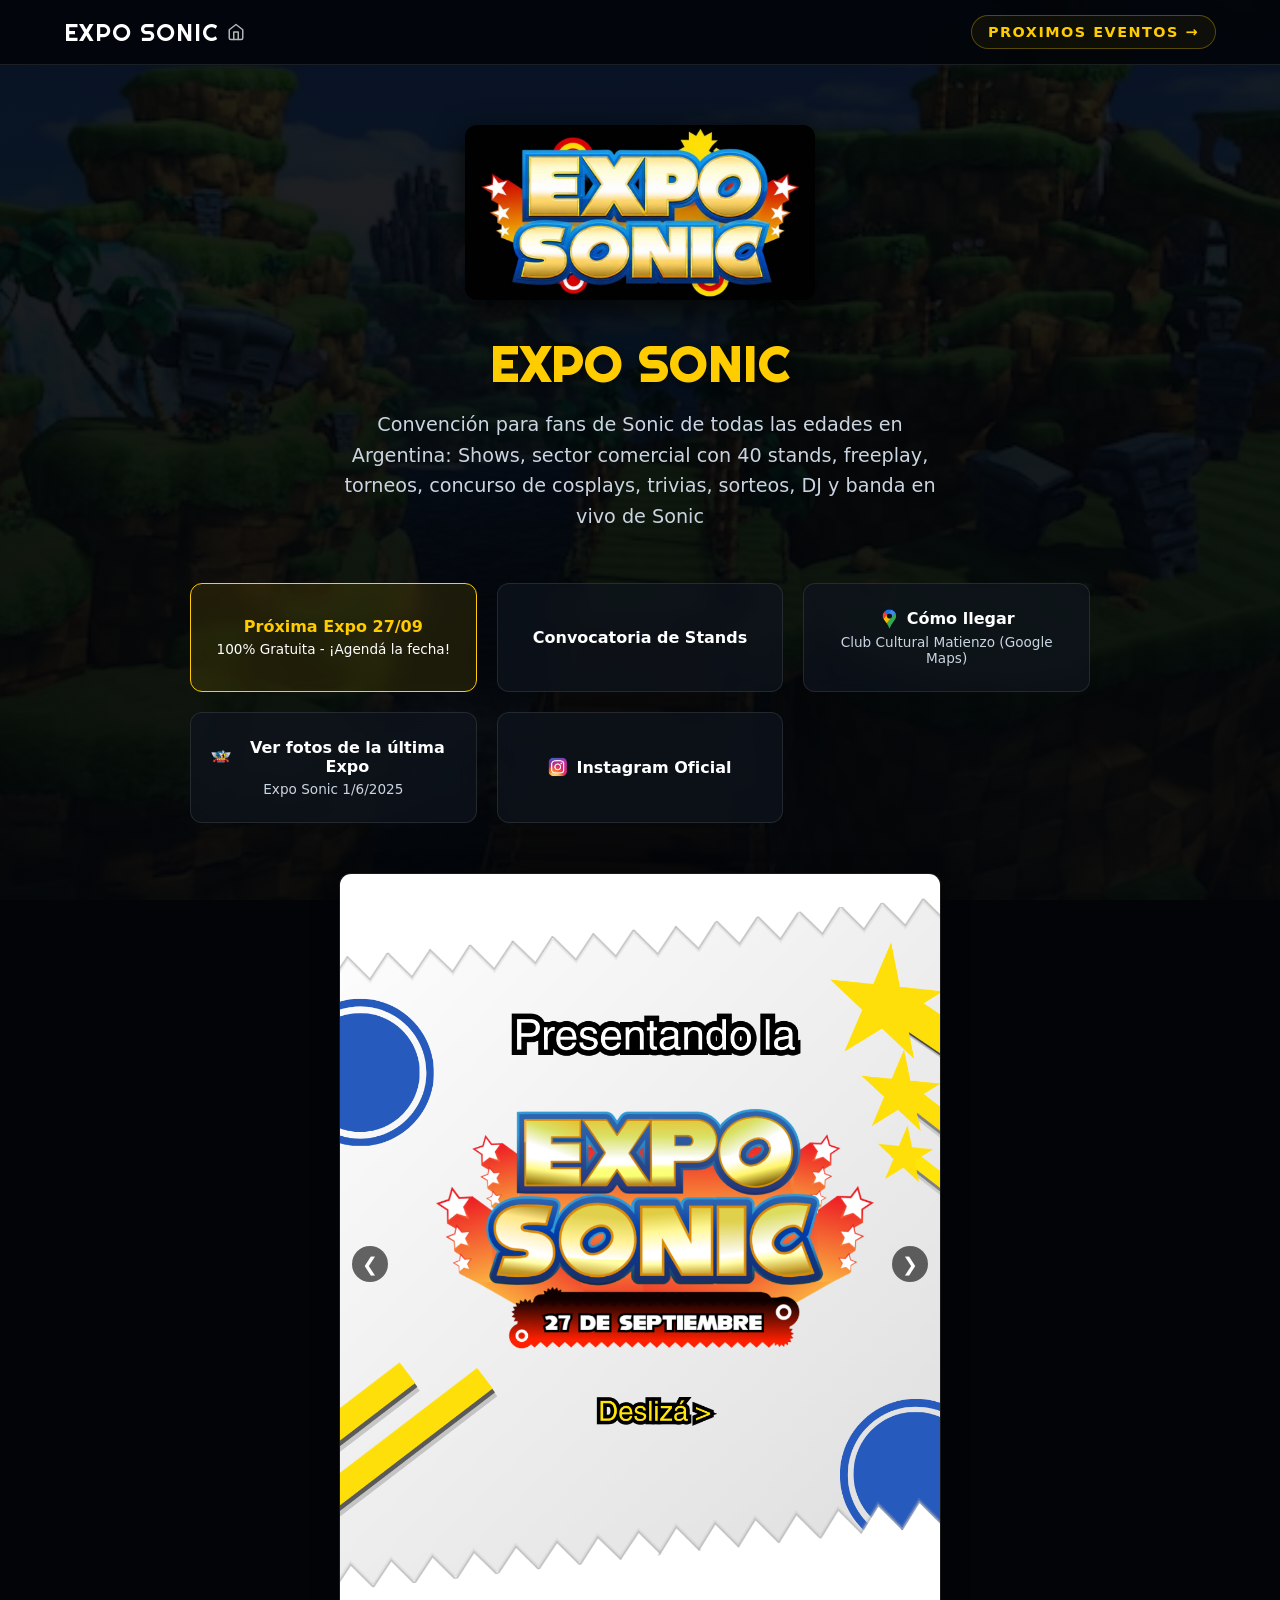
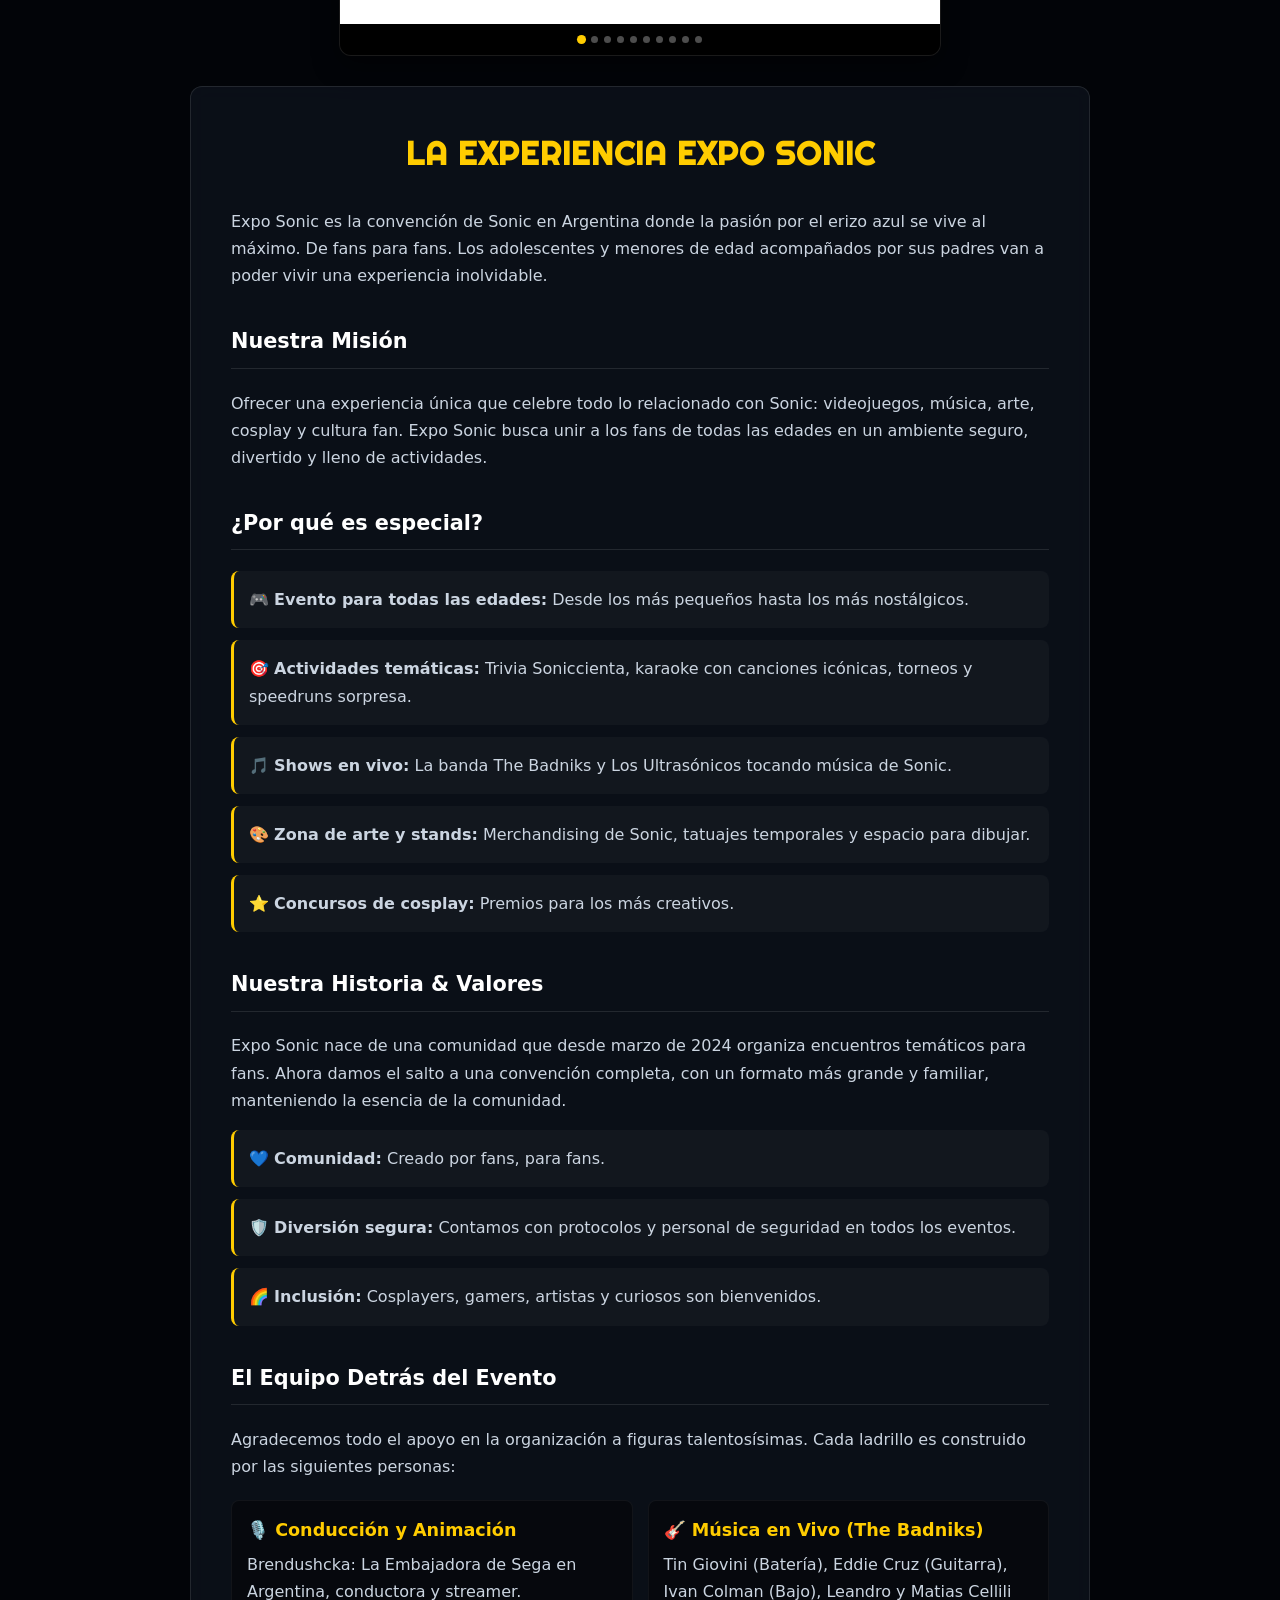
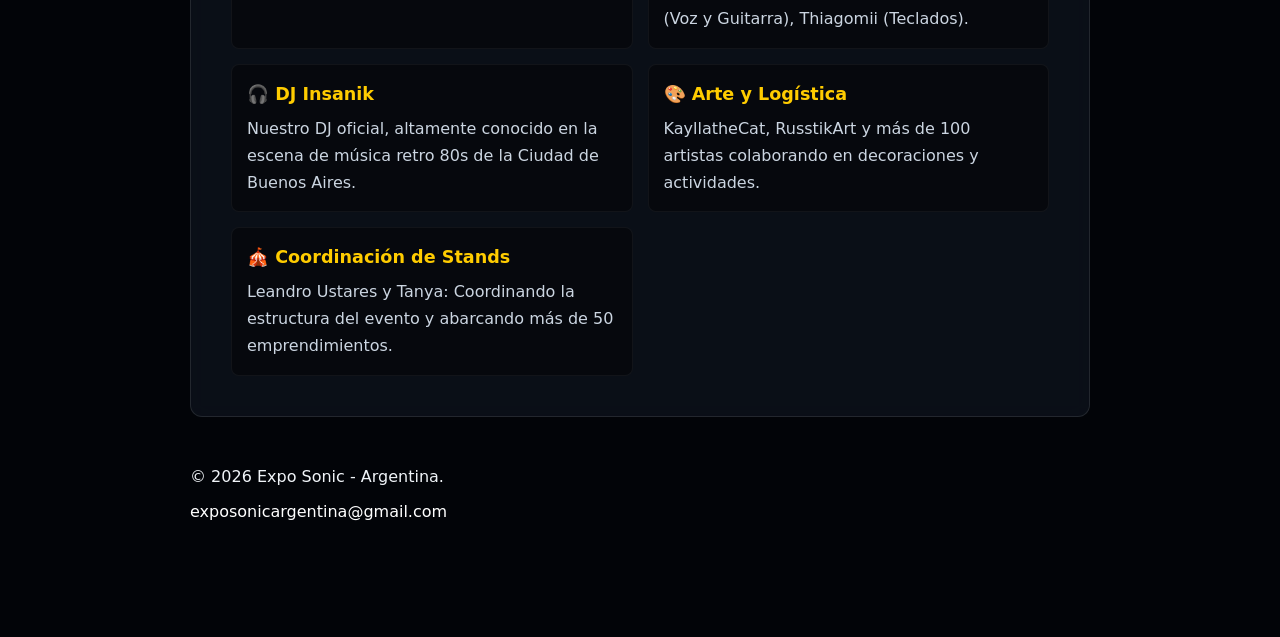
==== commit 8d07f181: "Update index.html" ====
--- a/index.html
+++ b/index.html
@@ -101,6 +101,38 @@
       </a>
     </section>
 
+    <!-- Carrusel Estilo Instagram -->
+    <div class="instagram-slider-container">
+      <button class="slider-btn prev" id="sliderPrev" aria-label="Anterior">&#10094;</button>
+      <button class="slider-btn next" id="sliderNext" aria-label="Siguiente">&#10095;</button>
+      
+      <div class="instagram-slider" id="instaSlider">
+        <div class="instagram-slide"><img src="Images/Promociones/Aboutexpo/OTROS POSTS(4).png" alt="Expo Sonic - Post 1"></div>
+        <div class="instagram-slide"><img src="Images/Promociones/Aboutexpo/OTROS POSTS(5).png" alt="Expo Sonic - Post 2"></div>
+        <div class="instagram-slide"><img src="Images/Promociones/Aboutexpo/OTROS POSTS(6).png" alt="Expo Sonic - Post 3"></div>
+        <div class="instagram-slide"><img src="Images/Promociones/Aboutexpo/OTROS POSTS(7).png" alt="Expo Sonic - Post 4"></div>
+        <div class="instagram-slide"><img src="Images/Promociones/Aboutexpo/OTROS POSTS(8).png" alt="Expo Sonic - Post 5"></div>
+        <div class="instagram-slide"><img src="Images/Promociones/Aboutexpo/OTROS POSTS(9).png" alt="Expo Sonic - Post 6"></div>
+        <div class="instagram-slide"><img src="Images/Promociones/Aboutexpo/OTROS POSTS(10).png" alt="Expo Sonic - Post 7"></div>
+        <div class="instagram-slide"><img src="Images/Promociones/Aboutexpo/OTROS POSTS(11).png" alt="Expo Sonic - Post 8"></div>
+        <div class="instagram-slide"><img src="Images/Promociones/Aboutexpo/OTROS POSTS(12).png" alt="Expo Sonic - Post 9"></div>
+        <div class="instagram-slide"><img src="Images/Promociones/Aboutexpo/OTROS POSTS(13).png" alt="Expo Sonic - Post 10"></div>
+      </div>
+
+      <div class="slider-dots" id="sliderDots">
+        <span class="dot active"></span>
+        <span class="dot"></span>
+        <span class="dot"></span>
+        <span class="dot"></span>
+        <span class="dot"></span>
+        <span class="dot"></span>
+        <span class="dot"></span>
+        <span class="dot"></span>
+        <span class="dot"></span>
+        <span class="dot"></span>
+      </div>
+    </div>
+
     <section class="info-section">
       <h2>LA EXPERIENCIA EXPO SONIC</h2>
       <p>Expo Sonic es la convención de Sonic en Argentina donde la pasión por el erizo azul se vive al máximo. De fans para fans. Los adolescentes y menores de edad acompañados por sus padres van a poder vivir una experiencia inolvidable.</p>
@@ -161,6 +193,27 @@
     window.addEventListener('load', () => {
       document.body.classList.add('loaded');
     });
+
+    // Control del Carrusel tipo Instagram
+    const slider = document.getElementById('instaSlider');
+    const prevBtn = document.getElementById('sliderPrev');
+    const nextBtn = document.getElementById('sliderNext');
+    const dots = document.querySelectorAll('.dot');
+
+    prevBtn.addEventListener('click', () => {
+      slider.scrollBy({ left: -slider.clientWidth, behavior: 'smooth' });
+    });
+
+    nextBtn.addEventListener('click', () => {
+      slider.scrollBy({ left: slider.clientWidth, behavior: 'smooth' });
+    });
+
+    slider.addEventListener('scroll', () => {
+      const activeIndex = Math.round(slider.scrollLeft / slider.clientWidth);
+      dots.forEach((dot, index) => {
+        dot.classList.toggle('active', index === activeIndex);
+      });
+    });
   </script>
 </body>
 </html>
--- a/css/main.css
+++ b/css/main.css
@@ -341,5 +341,113 @@
 }
 
 
-
-
+a.nav-brand {
+  transition: color 0.3s ease;
+}
+
+a.nav-brand:hover {
+  color: var(--accent);
+}
+
+a.nav-brand:hover svg {
+  stroke: var(--accent);
+}
+
+/* ==========================================
+   CARRUSEL SLIDER TIPO INSTAGRAM
+   ========================================== */
+.instagram-slider-container {
+  position: relative;
+  max-width: 600px; /* Tamaño tipo post de Instagram */
+  margin: 0 auto 30px auto;
+  background: #000;
+  border-radius: 12px;
+  overflow: hidden;
+  border: 1px solid var(--border-glass);
+  box-shadow: 0 8px 25px rgba(0, 0, 0, 0.5);
+}
+
+.instagram-slider {
+  display: flex;
+  overflow-x: auto;
+  scroll-snap-type: x mandatory;
+  scroll-behavior: smooth;
+  -webkit-overflow-scrolling: touch;
+  scrollbar-width: none; /* Firefox */
+}
+
+.instagram-slider::-webkit-scrollbar {
+  display: none; /* Chrome/Safari */
+}
+
+.instagram-slide {
+  flex: 0 0 100%;
+  width: 100%;
+  scroll-snap-align: start;
+  scroll-snap-stop: always;
+}
+
+.instagram-slide img {
+  width: 100%;
+  height: auto;
+  display: block;
+  object-fit: cover;
+  user-select: none;
+  -webkit-user-drag: none;
+}
+
+/* Botones de navegación (flechas) */
+.slider-btn {
+  position: absolute;
+  top: 50%;
+  transform: translateY(-50%);
+  background: rgba(0, 0, 0, 0.6);
+  color: #fff;
+  border: none;
+  width: 36px;
+  height: 36px;
+  border-radius: 50%;
+  cursor: pointer;
+  z-index: 10;
+  display: flex;
+  align-items: center;
+  justify-content: center;
+  font-size: 1.2rem;
+  backdrop-filter: blur(4px);
+  transition: background 0.3s ease, opacity 0.3s ease;
+}
+
+.slider-btn:hover {
+  background: var(--accent);
+  color: #000;
+}
+
+.slider-btn.prev {
+  left: 12px;
+}
+
+.slider-btn.next {
+  right: 12px;
+}
+
+/* Indicadores de Puntos (Dots tipo Instagram) */
+.slider-dots {
+  display: flex;
+  justify-content: center;
+  gap: 6px;
+  padding: 12px 0;
+  background: rgba(0, 0, 0, 0.4);
+}
+
+.dot {
+  width: 7px;
+  height: 7px;
+  border-radius: 50%;
+  background: rgba(255, 255, 255, 0.3);
+  transition: all 0.3s ease;
+}
+
+.dot.active {
+  background: var(--accent);
+  transform: scale(1.3);
+}
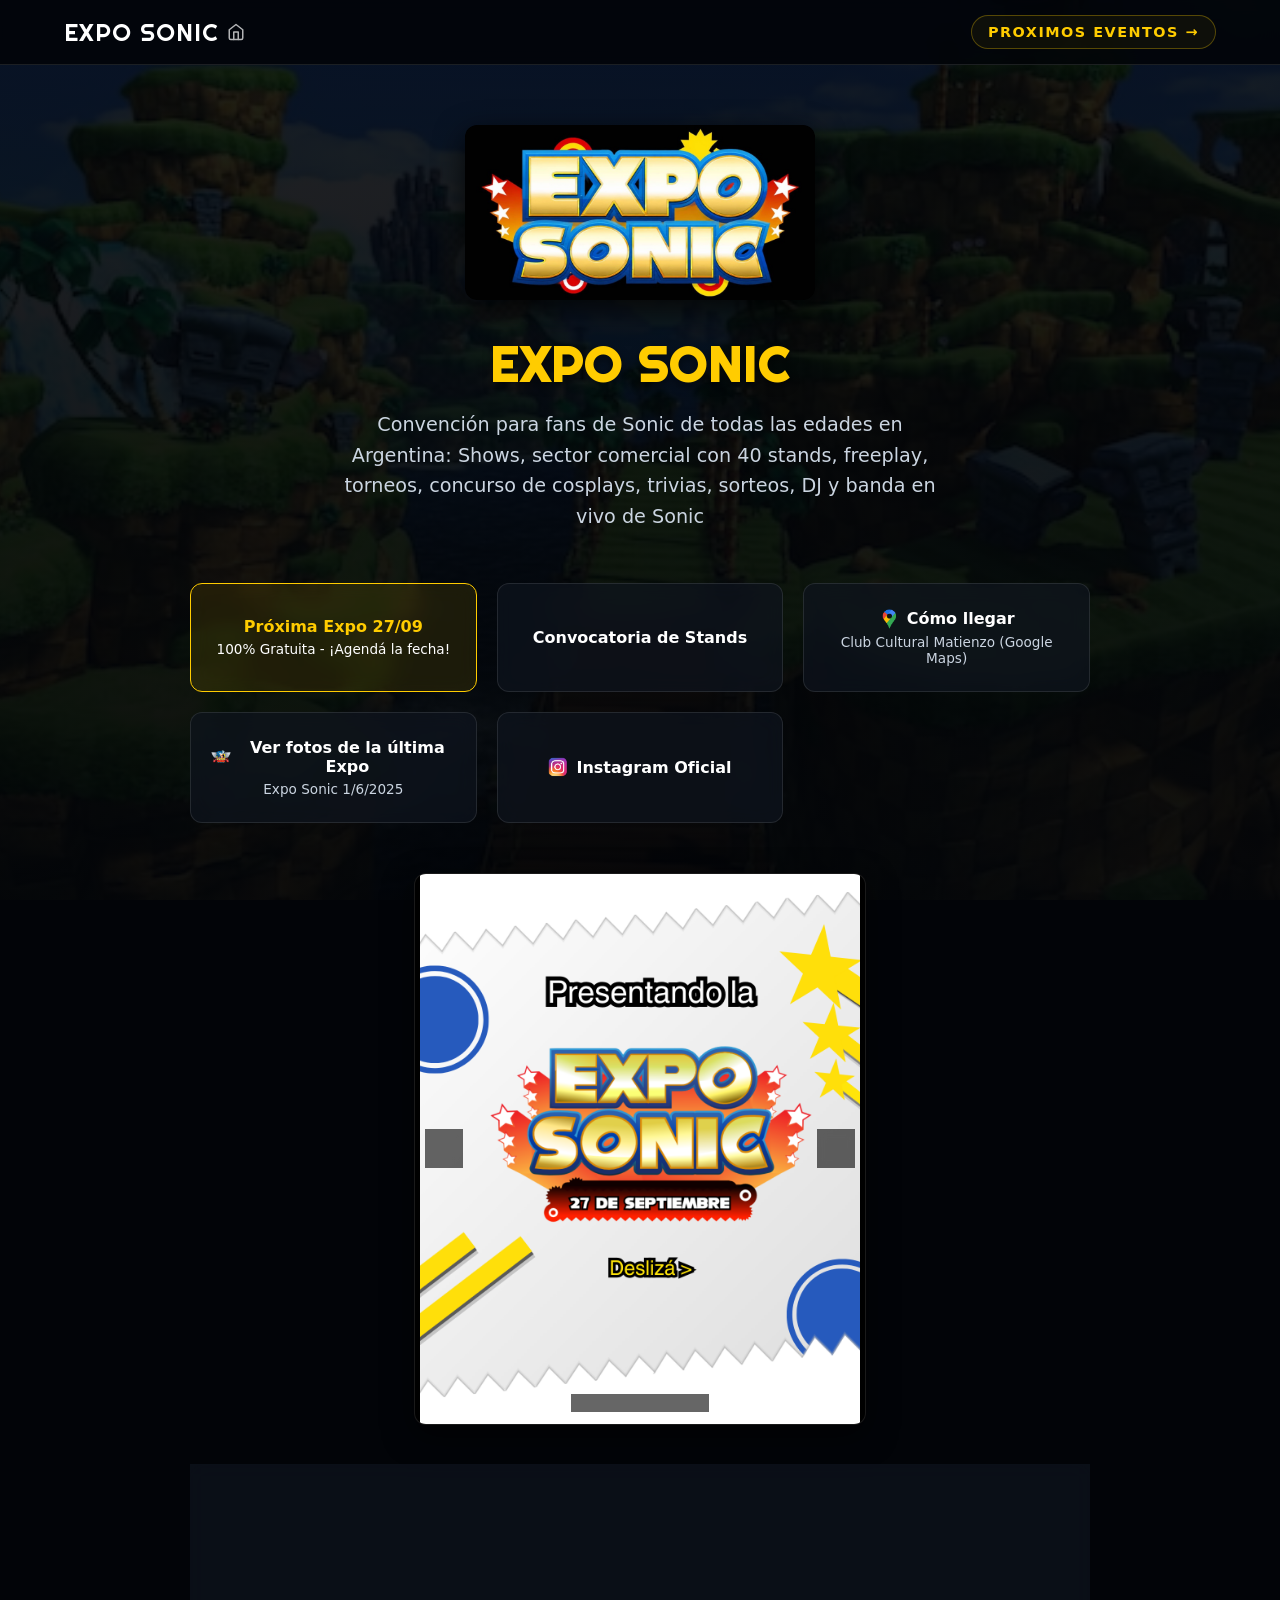
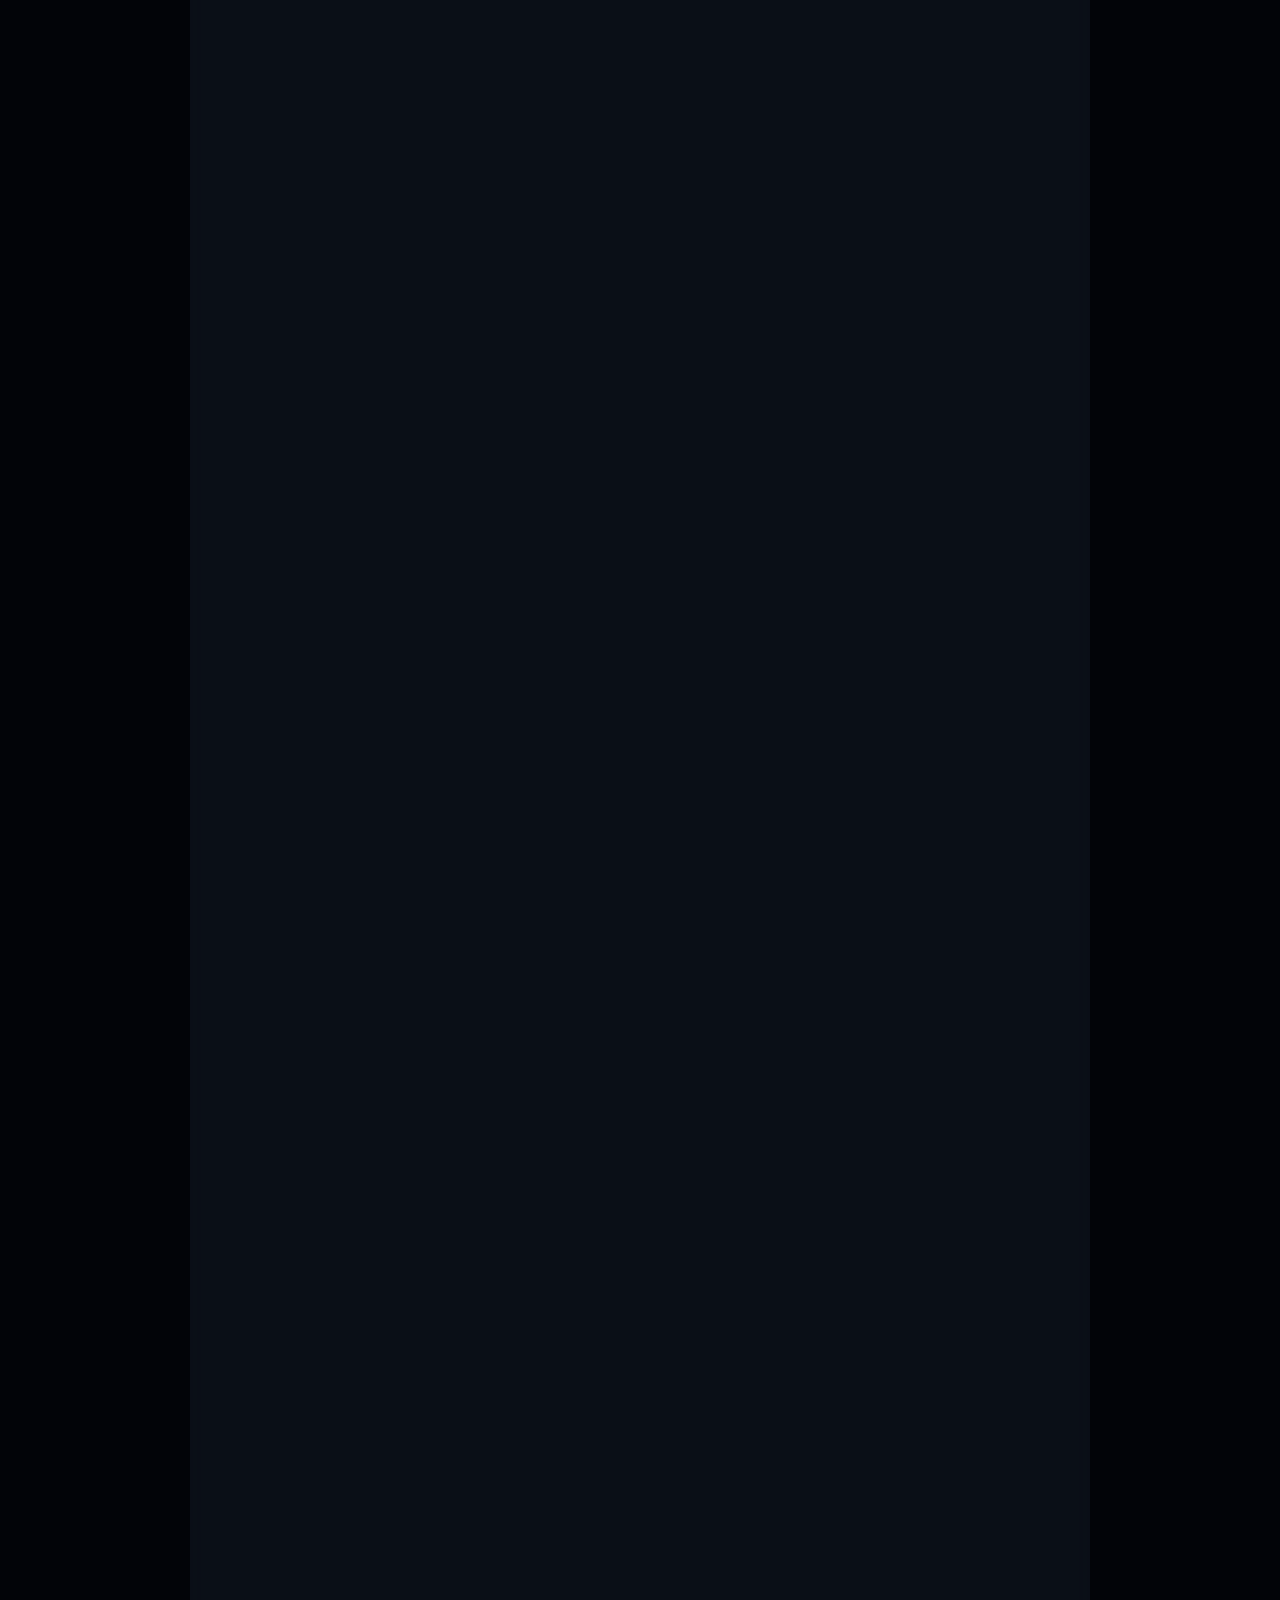
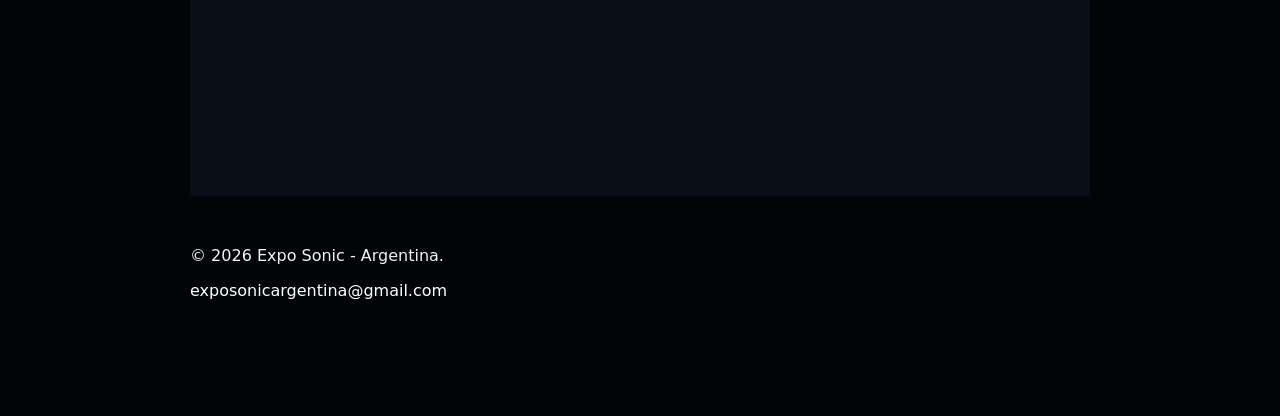
==== commit b3070c02: "Update index.html" ====
--- a/index.html
+++ b/index.html
@@ -56,7 +56,7 @@
 </head>
 <body>
 
-  <!-- Placeholder Header (Inyectado por JS o cargado estático) -->
+  <!-- Placeholder Header -->
   <div id="header-placeholder"></div>
 
   <div class="main-wrapper">
@@ -101,22 +101,22 @@
       </a>
     </section>
 
-    <!-- Carrusel Estilo Instagram -->
+    <!-- Carrusel Instagram Compacto y Deslizable -->
     <div class="instagram-slider-container">
       <button class="slider-btn prev" id="sliderPrev" aria-label="Anterior">&#10094;</button>
       <button class="slider-btn next" id="sliderNext" aria-label="Siguiente">&#10095;</button>
       
       <div class="instagram-slider" id="instaSlider">
-        <div class="instagram-slide"><img src="Images/Promociones/Aboutexpo/OTROS POSTS(4).png" alt="Expo Sonic - Post 1"></div>
-        <div class="instagram-slide"><img src="Images/Promociones/Aboutexpo/OTROS POSTS(5).png" alt="Expo Sonic - Post 2"></div>
-        <div class="instagram-slide"><img src="Images/Promociones/Aboutexpo/OTROS POSTS(6).png" alt="Expo Sonic - Post 3"></div>
-        <div class="instagram-slide"><img src="Images/Promociones/Aboutexpo/OTROS POSTS(7).png" alt="Expo Sonic - Post 4"></div>
-        <div class="instagram-slide"><img src="Images/Promociones/Aboutexpo/OTROS POSTS(8).png" alt="Expo Sonic - Post 5"></div>
-        <div class="instagram-slide"><img src="Images/Promociones/Aboutexpo/OTROS POSTS(9).png" alt="Expo Sonic - Post 6"></div>
-        <div class="instagram-slide"><img src="Images/Promociones/Aboutexpo/OTROS POSTS(10).png" alt="Expo Sonic - Post 7"></div>
-        <div class="instagram-slide"><img src="Images/Promociones/Aboutexpo/OTROS POSTS(11).png" alt="Expo Sonic - Post 8"></div>
-        <div class="instagram-slide"><img src="Images/Promociones/Aboutexpo/OTROS POSTS(12).png" alt="Expo Sonic - Post 9"></div>
-        <div class="instagram-slide"><img src="Images/Promociones/Aboutexpo/OTROS POSTS(13).png" alt="Expo Sonic - Post 10"></div>
+        <div class="instagram-slide"><img src="Images/Promociones/Aboutexpo/OTROS POSTS(4).png" alt="Post 1"></div>
+        <div class="instagram-slide"><img src="Images/Promociones/Aboutexpo/OTROS POSTS(5).png" alt="Post 2"></div>
+        <div class="instagram-slide"><img src="Images/Promociones/Aboutexpo/OTROS POSTS(6).png" alt="Post 3"></div>
+        <div class="instagram-slide"><img src="Images/Promociones/Aboutexpo/OTROS POSTS(7).png" alt="Post 4"></div>
+        <div class="instagram-slide"><img src="Images/Promociones/Aboutexpo/OTROS POSTS(8).png" alt="Post 5"></div>
+        <div class="instagram-slide"><img src="Images/Promociones/Aboutexpo/OTROS POSTS(9).png" alt="Post 6"></div>
+        <div class="instagram-slide"><img src="Images/Promociones/Aboutexpo/OTROS POSTS(10).png" alt="Post 7"></div>
+        <div class="instagram-slide"><img src="Images/Promociones/Aboutexpo/OTROS POSTS(11).png" alt="Post 8"></div>
+        <div class="instagram-slide"><img src="Images/Promociones/Aboutexpo/OTROS POSTS(12).png" alt="Post 9"></div>
+        <div class="instagram-slide"><img src="Images/Promociones/Aboutexpo/OTROS POSTS(13).png" alt="Post 10"></div>
       </div>
 
       <div class="slider-dots" id="sliderDots">
@@ -171,7 +171,7 @@
         </div>
         <div class="team-card">
           <strong>🎧 DJ Insanik</strong>
-          Nuestro DJ oficial, altamente conocido en la escena de música retro 80s de la Ciudad de Buenos Aires.
+          Nuestro DJ oficial, highly conocido en la escena de música retro 80s de la Ciudad de Buenos Aires.
         </div>
         <div class="team-card">
           <strong>🎨 Arte y Logística</strong>
@@ -194,7 +194,7 @@
       document.body.classList.add('loaded');
     });
 
-    // Control del Carrusel tipo Instagram
+    // Control del Carrusel
     const slider = document.getElementById('instaSlider');
     const prevBtn = document.getElementById('sliderPrev');
     const nextBtn = document.getElementById('sliderNext');
--- a/css/main.css
+++ b/css/main.css
@@ -353,18 +353,21 @@
   stroke: var(--accent);
 }
 
+
+
 /* ==========================================
-   CARRUSEL SLIDER TIPO INSTAGRAM
+   CARRUSEL SLIDER COMPACTO TIPO INSTAGRAM
    ========================================== */
 .instagram-slider-container {
   position: relative;
-  max-width: 600px; /* Tamaño tipo post de Instagram */
-  margin: 0 auto 30px auto;
-  background: #000;
+  width: 100%;
+  max-width: 450px; /* Tamaño compacto responsivo */
+  margin: 0 auto 40px auto;
   border-radius: 12px;
   overflow: hidden;
   border: 1px solid var(--border-glass);
-  box-shadow: 0 8px 25px rgba(0, 0, 0, 0.5);
+  box-shadow: 0 10px 30px rgba(0, 0, 0, 0.6);
+  background: #000;
 }
 
 .instagram-slider {
@@ -373,77 +376,88 @@
   scroll-snap-type: x mandatory;
   scroll-behavior: smooth;
   -webkit-overflow-scrolling: touch;
-  scrollbar-width: none; /* Firefox */
+  scrollbar-width: none; /* Oculta scrollbar Firefox */
 }
 
 .instagram-slider::-webkit-scrollbar {
-  display: none; /* Chrome/Safari */
+  display: none; /* Oculta scrollbar Chrome/Safari */
 }
 
 .instagram-slide {
   flex: 0 0 100%;
   width: 100%;
-  scroll-snap-align: start;
+  scroll-snap-align: center;
   scroll-snap-stop: always;
+  display: flex;
+  justify-content: center;
+  align-items: center;
 }
 
 .instagram-slide img {
   width: 100%;
   height: auto;
+  max-height: 550px;
   display: block;
-  object-fit: cover;
+  object-fit: contain;
   user-select: none;
   -webkit-user-drag: none;
 }
 
-/* Botones de navegación (flechas) */
+/* Botones flotantes sobre la imagen */
 .slider-btn {
   position: absolute;
   top: 50%;
   transform: translateY(-50%);
   background: rgba(0, 0, 0, 0.6);
-  color: #fff;
-  border: none;
-  width: 36px;
-  height: 36px;
+  color: var(--text);
+  border: 1px solid var(--border-glass);
+  width: 38px;
+  height: 38px;
   border-radius: 50%;
   cursor: pointer;
   z-index: 10;
   display: flex;
   align-items: center;
   justify-content: center;
-  font-size: 1.2rem;
+  font-size: 1rem;
   backdrop-filter: blur(4px);
-  transition: background 0.3s ease, opacity 0.3s ease;
+  transition: all 0.2s ease;
 }
 
 .slider-btn:hover {
   background: var(--accent);
   color: #000;
+  border-color: var(--accent);
 }
 
 .slider-btn.prev {
-  left: 12px;
+  left: 10px;
 }
 
 .slider-btn.next {
-  right: 12px;
-}
-
-/* Indicadores de Puntos (Dots tipo Instagram) */
+  right: 10px;
+}
+
+/* Indicadores de Puntos (Dots) */
 .slider-dots {
-  display: flex;
-  justify-content: center;
+  position: absolute;
+  bottom: 12px;
+  left: 50%;
+  transform: translateX(-50%);
+  display: flex;
   gap: 6px;
-  padding: 12px 0;
-  background: rgba(0, 0, 0, 0.4);
+  padding: 6px 12px;
+  background: rgba(0, 0, 0, 0.6);
+  backdrop-filter: blur(4px);
+  border-radius: 20px;
+  z-index: 10;
 }
 
 .dot {
-  width: 7px;
-  height: 7px;
+  width: 6px;
+  height: 6px;
   border-radius: 50%;
-  background: rgba(255, 255, 255, 0.3);
+  background: rgba(255, 255, 255, 0.4);
   transition: all 0.3s ease;
 }
 
@@ -451,3 +465,4 @@
   background: var(--accent);
   transform: scale(1.3);
 }
+
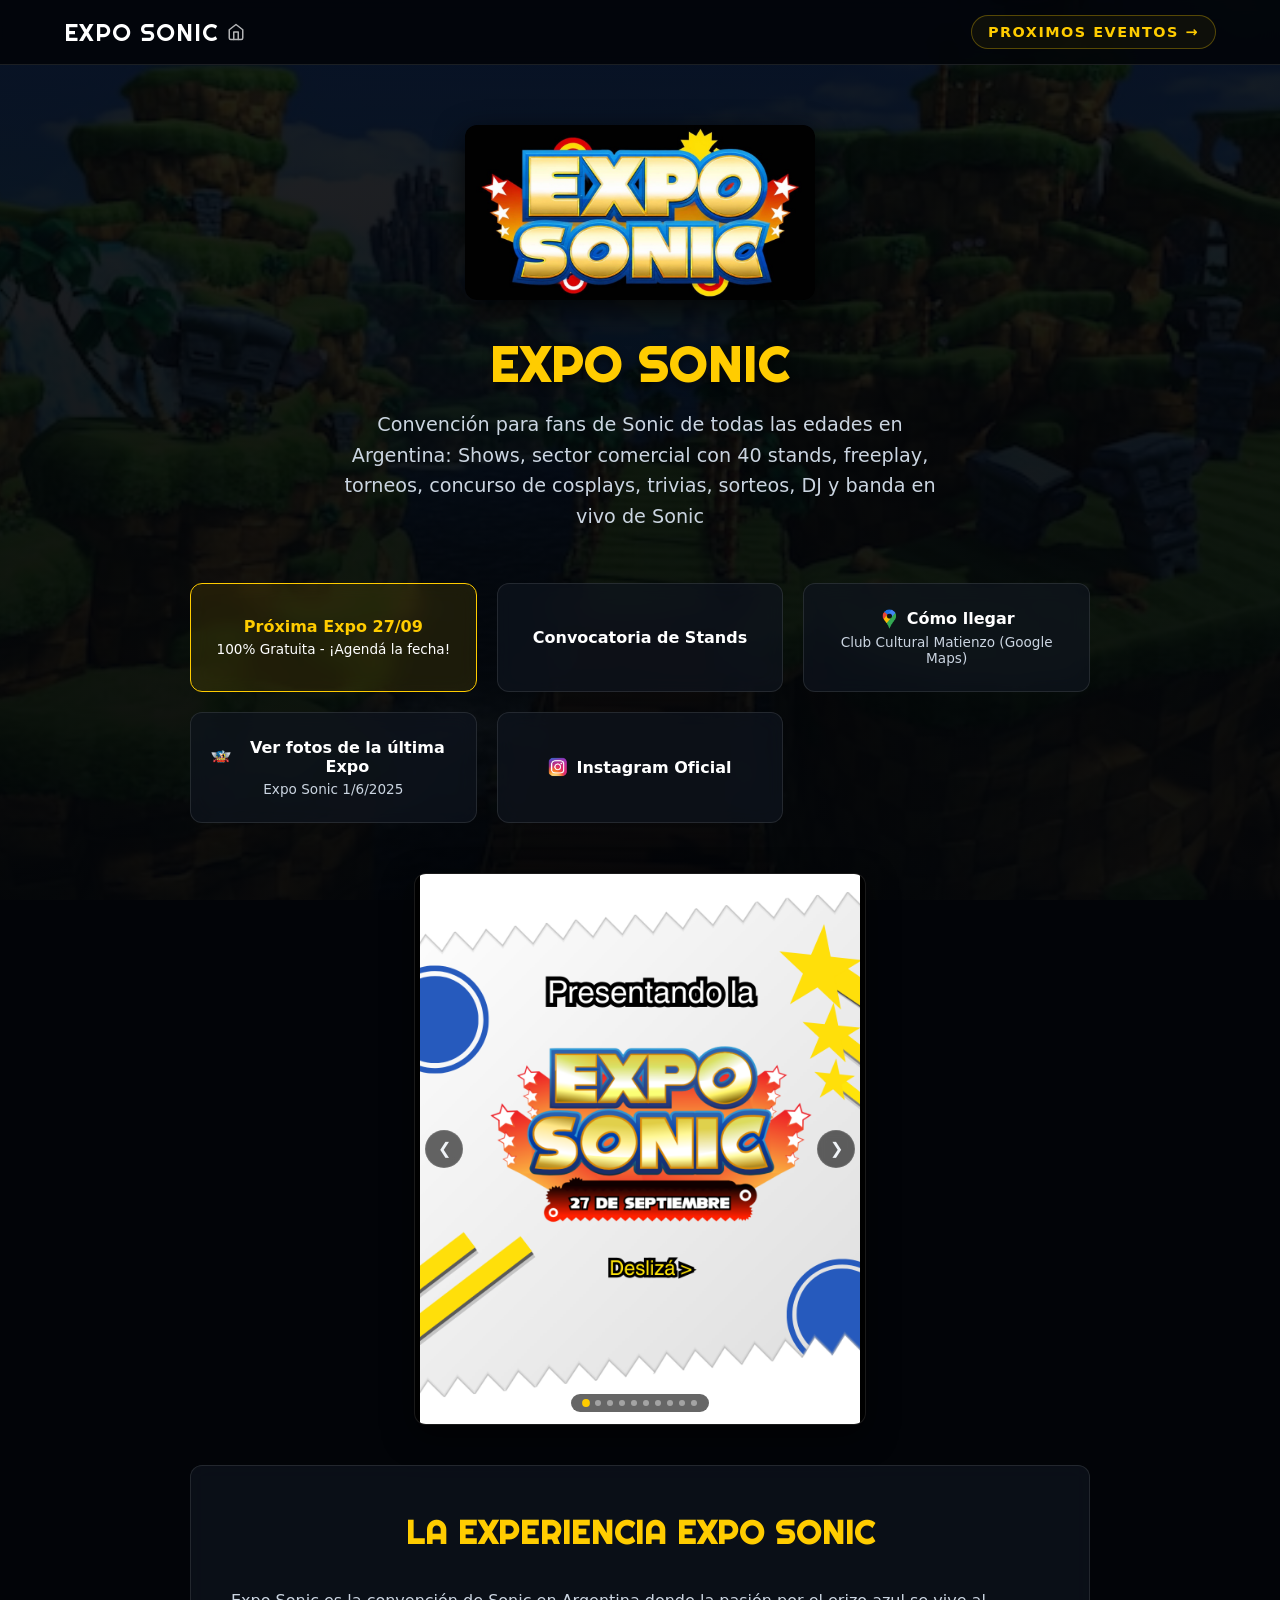
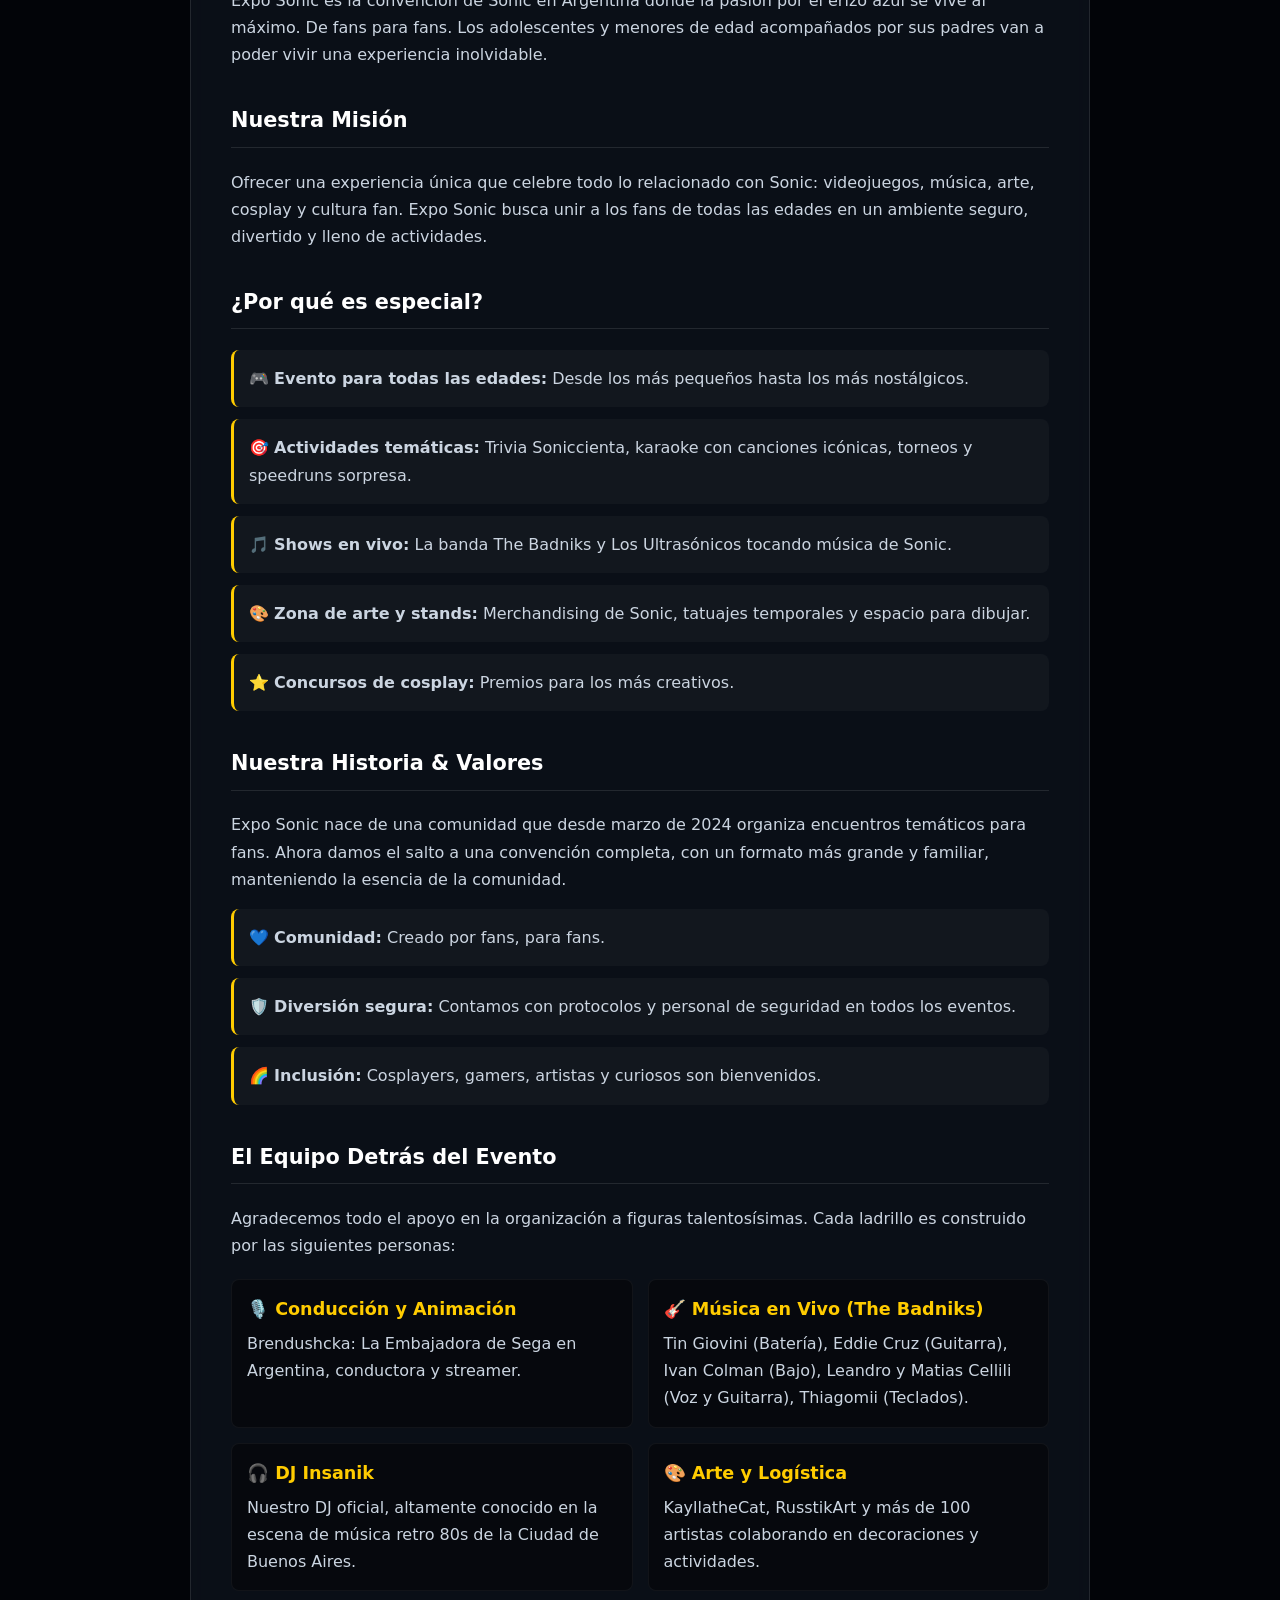
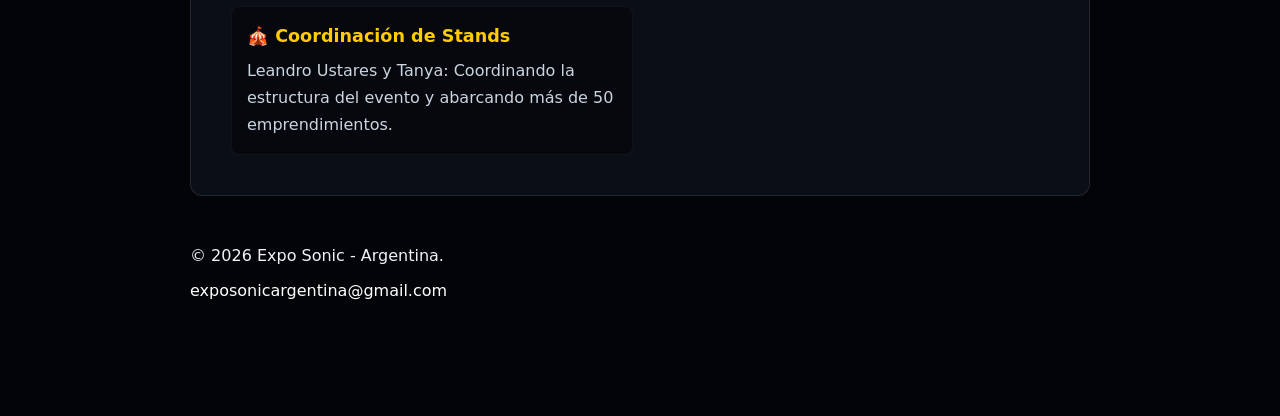
==== commit b4700903: "Update index.html" ====
--- a/index.html
+++ b/index.html
@@ -56,7 +56,7 @@
 </head>
 <body>
 
-  <!-- Placeholder Header -->
+  <!-- Placeholder Header (Inyectado por JS o cargado estático) -->
   <div id="header-placeholder"></div>
 
   <div class="main-wrapper">
@@ -107,16 +107,16 @@
       <button class="slider-btn next" id="sliderNext" aria-label="Siguiente">&#10095;</button>
       
       <div class="instagram-slider" id="instaSlider">
-        <div class="instagram-slide"><img src="Images/Promociones/Aboutexpo/OTROS POSTS(4).png" alt="Post 1"></div>
-        <div class="instagram-slide"><img src="Images/Promociones/Aboutexpo/OTROS POSTS(5).png" alt="Post 2"></div>
-        <div class="instagram-slide"><img src="Images/Promociones/Aboutexpo/OTROS POSTS(6).png" alt="Post 3"></div>
-        <div class="instagram-slide"><img src="Images/Promociones/Aboutexpo/OTROS POSTS(7).png" alt="Post 4"></div>
-        <div class="instagram-slide"><img src="Images/Promociones/Aboutexpo/OTROS POSTS(8).png" alt="Post 5"></div>
-        <div class="instagram-slide"><img src="Images/Promociones/Aboutexpo/OTROS POSTS(9).png" alt="Post 6"></div>
-        <div class="instagram-slide"><img src="Images/Promociones/Aboutexpo/OTROS POSTS(10).png" alt="Post 7"></div>
-        <div class="instagram-slide"><img src="Images/Promociones/Aboutexpo/OTROS POSTS(11).png" alt="Post 8"></div>
-        <div class="instagram-slide"><img src="Images/Promociones/Aboutexpo/OTROS POSTS(12).png" alt="Post 9"></div>
-        <div class="instagram-slide"><img src="Images/Promociones/Aboutexpo/OTROS POSTS(13).png" alt="Post 10"></div>
+        <div class="instagram-slide"><img src="Images/Promociones/Aboutexpo/OTROS POSTS(4).png" alt="Expo Sonic Post 1"></div>
+        <div class="instagram-slide"><img src="Images/Promociones/Aboutexpo/OTROS POSTS(5).png" alt="Expo Sonic Post 2"></div>
+        <div class="instagram-slide"><img src="Images/Promociones/Aboutexpo/OTROS POSTS(6).png" alt="Expo Sonic Post 3"></div>
+        <div class="instagram-slide"><img src="Images/Promociones/Aboutexpo/OTROS POSTS(7).png" alt="Expo Sonic Post 4"></div>
+        <div class="instagram-slide"><img src="Images/Promociones/Aboutexpo/OTROS POSTS(8).png" alt="Expo Sonic Post 5"></div>
+        <div class="instagram-slide"><img src="Images/Promociones/Aboutexpo/OTROS POSTS(9).png" alt="Expo Sonic Post 6"></div>
+        <div class="instagram-slide"><img src="Images/Promociones/Aboutexpo/OTROS POSTS(10).png" alt="Expo Sonic Post 7"></div>
+        <div class="instagram-slide"><img src="Images/Promociones/Aboutexpo/OTROS POSTS(11).png" alt="Expo Sonic Post 8"></div>
+        <div class="instagram-slide"><img src="Images/Promociones/Aboutexpo/OTROS POSTS(12).png" alt="Expo Sonic Post 9"></div>
+        <div class="instagram-slide"><img src="Images/Promociones/Aboutexpo/OTROS POSTS(13).png" alt="Expo Sonic Post 10"></div>
       </div>
 
       <div class="slider-dots" id="sliderDots">
@@ -171,7 +171,7 @@
         </div>
         <div class="team-card">
           <strong>🎧 DJ Insanik</strong>
-          Nuestro DJ oficial, highly conocido en la escena de música retro 80s de la Ciudad de Buenos Aires.
+          Nuestro DJ oficial, altamente conocido en la escena de música retro 80s de la Ciudad de Buenos Aires.
         </div>
         <div class="team-card">
           <strong>🎨 Arte y Logística</strong>
@@ -200,20 +200,22 @@
     const nextBtn = document.getElementById('sliderNext');
     const dots = document.querySelectorAll('.dot');
 
-    prevBtn.addEventListener('click', () => {
-      slider.scrollBy({ left: -slider.clientWidth, behavior: 'smooth' });
-    });
-
-    nextBtn.addEventListener('click', () => {
-      slider.scrollBy({ left: slider.clientWidth, behavior: 'smooth' });
-    });
-
-    slider.addEventListener('scroll', () => {
-      const activeIndex = Math.round(slider.scrollLeft / slider.clientWidth);
-      dots.forEach((dot, index) => {
-        dot.classList.toggle('active', index === activeIndex);
+    if (slider && prevBtn && nextBtn) {
+      prevBtn.addEventListener('click', () => {
+        slider.scrollBy({ left: -slider.clientWidth, behavior: 'smooth' });
       });
-    });
+
+      nextBtn.addEventListener('click', () => {
+        slider.scrollBy({ left: slider.clientWidth, behavior: 'smooth' });
+      });
+
+      slider.addEventListener('scroll', () => {
+        const activeIndex = Math.round(slider.scrollLeft / slider.clientWidth);
+        dots.forEach((dot, index) => {
+          dot.classList.toggle('active', index === activeIndex);
+        });
+      });
+    }
   </script>
 </body>
 </html>
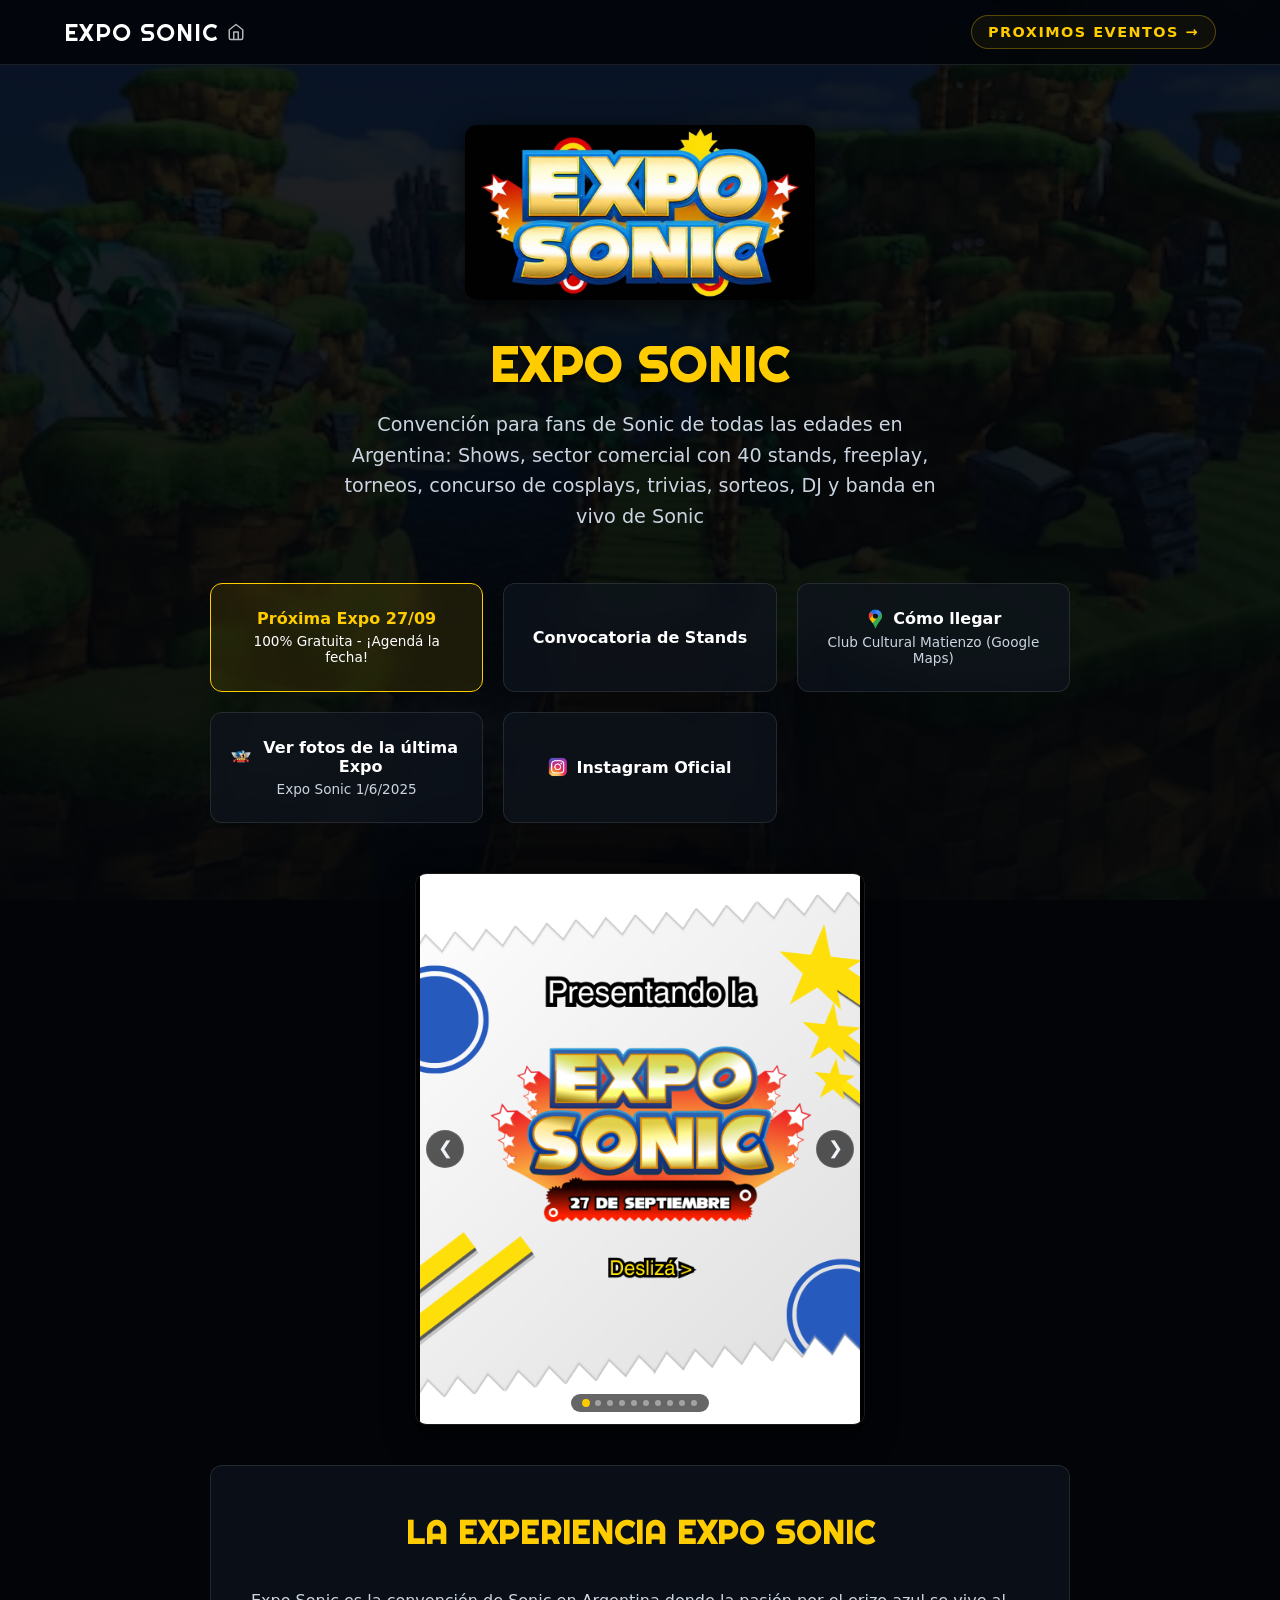
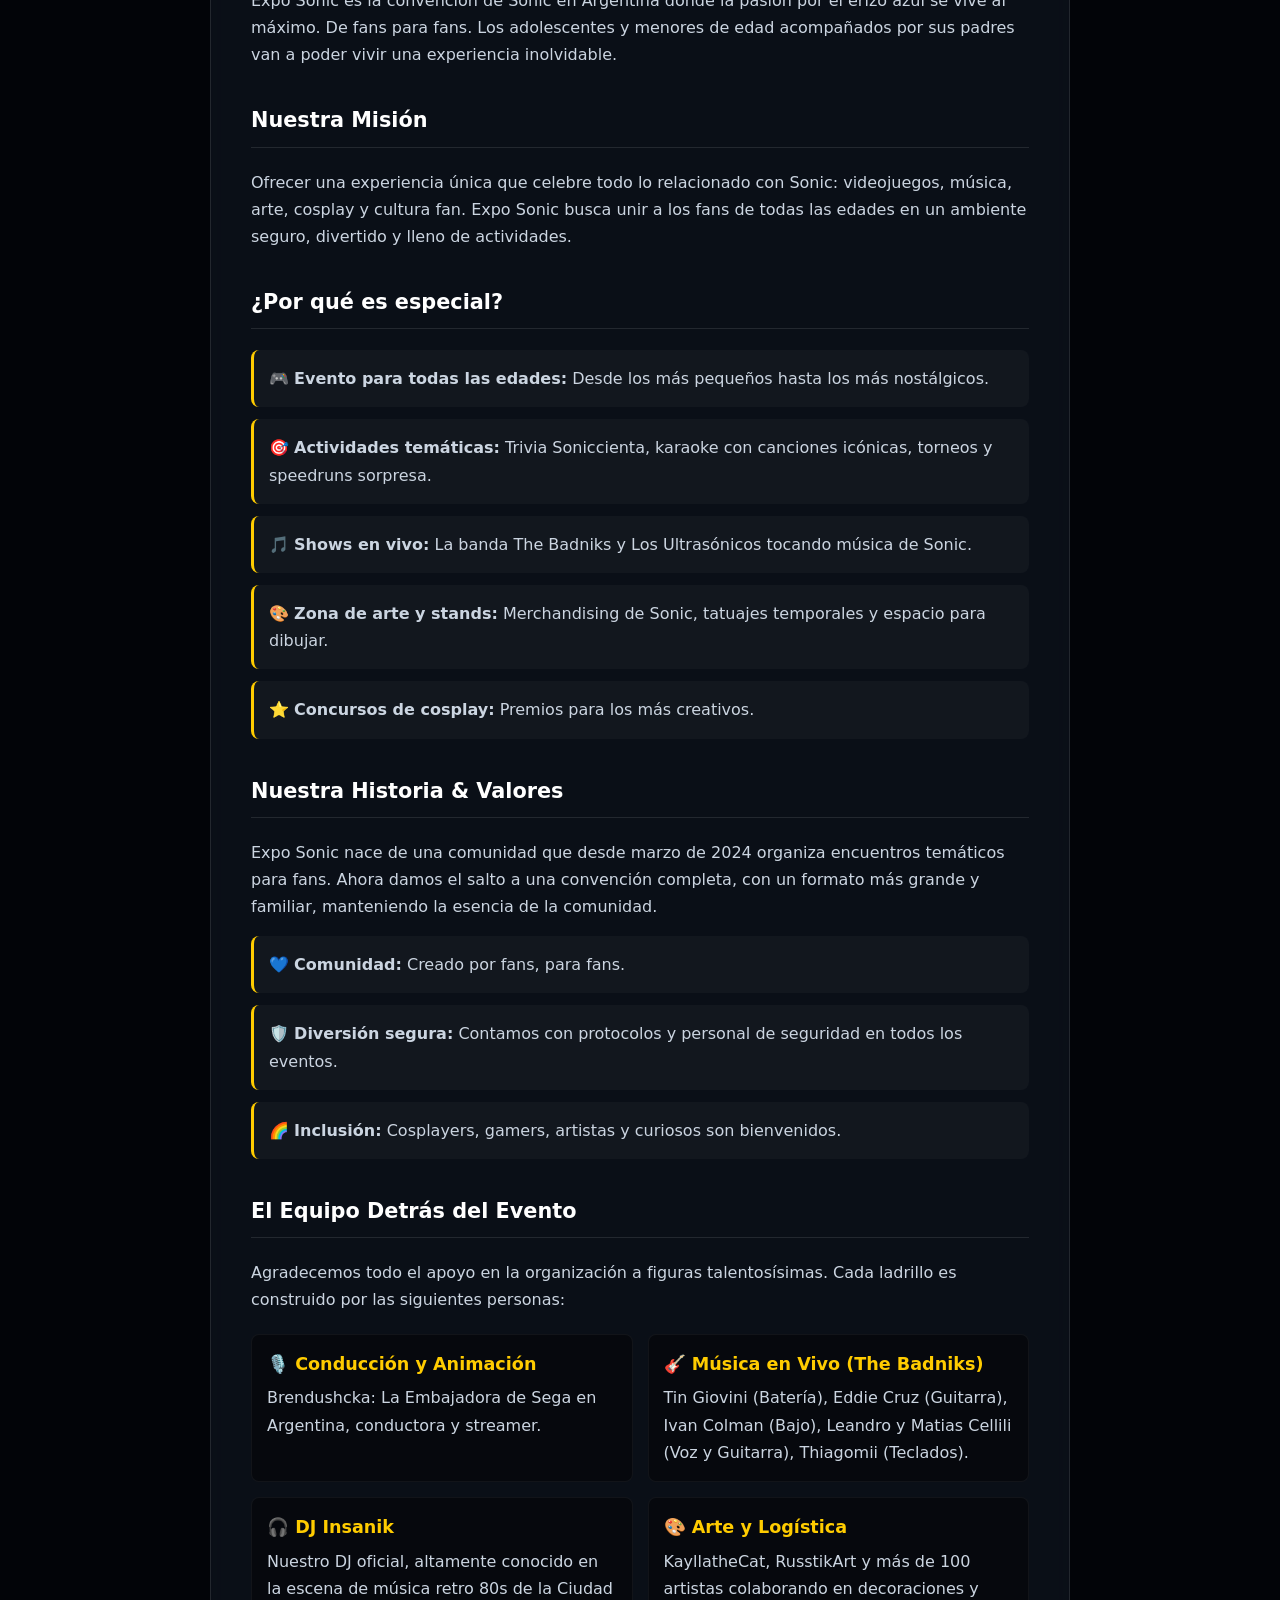
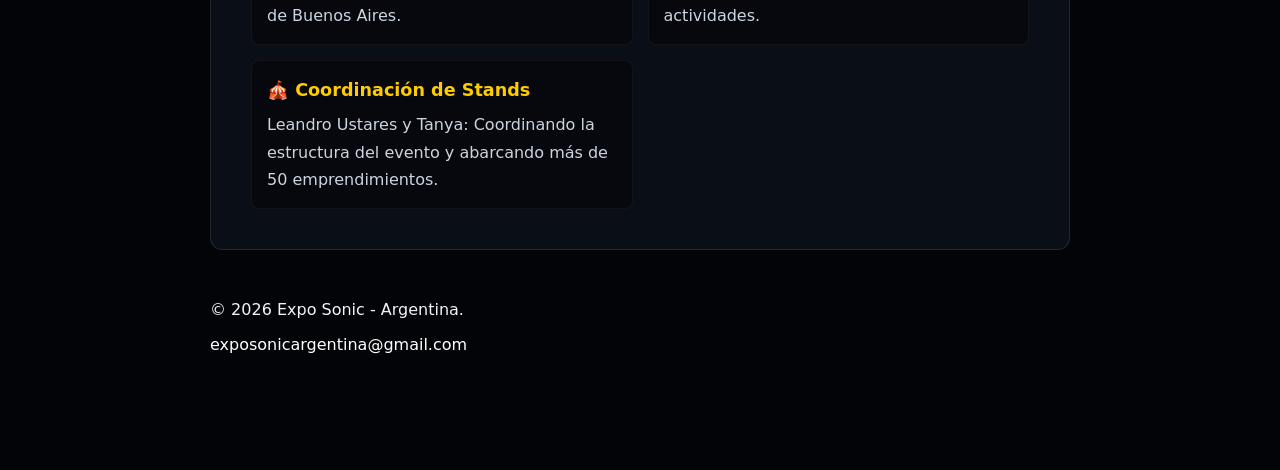
==== commit 5d42af3f: "Update index.html" ====
--- a/index.html
+++ b/index.html
@@ -26,7 +26,9 @@
   <link rel="preconnect" href="https://fonts.googleapis.com" />
   <link rel="preconnect" href="https://fonts.gstatic.com" crossorigin />
   <link href="https://fonts.googleapis.com/css2?family=Righteous&display=swap" rel="stylesheet" />
-  <link rel="stylesheet" href="css/main.css" />
+  
+  <!-- AQUÍ ESTÁ EL TRUCO PARA FORZAR LA ACTUALIZACIÓN (?v=2.0) -->
+  <link rel="stylesheet" href="css/main.css?v=2.0" />
 
   <!-- Schema.org -->
   <script type="application/ld+json">
--- a/css/main.css
+++ b/css/main.css
@@ -3,6 +3,10 @@
   --bg-glass: rgba(15, 20, 30, 0.7);
   --border-glass: rgba(255, 255, 255, 0.1);
   --text: #f0f4f8;
+}
+
+*, *::before, *::after {
+  box-sizing: border-box;
 }
 
 body {
@@ -14,6 +18,7 @@
   opacity: 0;
   transition: opacity 0.5s ease;
   background-color: #020408;
+  overflow-x: hidden; /* Evita cualquier scrollbar horizontal indeseado */
 }
 
 body.loaded {
@@ -44,7 +49,6 @@
   justify-content: space-between;
   align-items: center;
   padding: 15px 5%;
-  box-sizing: border-box;
   z-index: 1000;
 }
 
@@ -53,6 +57,16 @@
   font-size: 1.5rem;
   color: #fff;
   letter-spacing: 1px;
+  text-decoration: none;
+  transition: color 0.3s ease;
+}
+
+.nav-brand:hover {
+  color: var(--accent);
+}
+
+.nav-brand:hover svg {
+  stroke: var(--accent);
 }
 
 .nav-link-events {
@@ -80,6 +94,7 @@
   max-width: 900px;
   margin: 60px auto;
   padding: 0 20px 40px 20px;
+  width: 100%;
 }
 
 /* Hero */
@@ -91,6 +106,7 @@
 .hero-logo {
   max-width: 350px;
   width: 100%;
+  height: auto;
   border-radius: 12px;
   box-shadow: 0 10px 30px rgba(0,0,0,0.8);
   margin-bottom: 30px;
@@ -98,7 +114,7 @@
 
 .hero h1 {
   font-family: 'Righteous', sans-serif;
-  font-size: 3rem;
+  font-size: clamp(2rem, 5vw, 3rem);
   color: var(--accent);
   margin: 0 0 15px 0;
   text-transform: uppercase;
@@ -117,7 +133,7 @@
 /* Grid de Botones */
 .action-grid {
   display: grid;
-  grid-template-columns: repeat(auto-fit, minmax(250px, 1fr));
+  grid-template-columns: repeat(auto-fit, minmax(240px, 1fr));
   gap: 20px;
   margin-bottom: 50px;
 }
@@ -220,7 +236,7 @@
 
 .team-grid {
   display: grid;
-  grid-template-columns: repeat(auto-fit, minmax(280px, 1fr));
+  grid-template-columns: repeat(auto-fit, minmax(250px, 1fr));
   gap: 15px;
   margin-top: 20px;
 }
@@ -241,119 +257,106 @@
 
 /* --- GALERÍA GRID PERFECTA (Tipo Instagram) --- */
 .gallery-grid {
-    display: grid;
-    grid-template-columns: repeat(auto-fit, minmax(250px, 1fr));
-    gap: 0; /* Sin espacio entre imágenes */
-    max-width: 1200px;
-    margin: 0 auto;
+  display: grid;
+  grid-template-columns: repeat(auto-fill, minmax(220px, 1fr));
+  gap: 12px;
+  max-width: 100%;
+  margin: 0 auto;
 }
 
 .gallery-image {
-    width: 100%;
-    aspect-ratio: 1 / 1; /* Las hace todas perfectamente cuadradas */
-    object-fit: cover; /* Evita que se deformen */
-    display: block;
-    cursor: pointer;
-    transition: filter 0.3s ease;
+  width: 100%;
+  aspect-ratio: 1 / 1;
+  object-fit: cover;
+  display: block;
+  cursor: pointer;
+  border-radius: 8px;
+  border: 1px solid var(--border-glass);
+  transition: transform 0.3s ease, filter 0.3s ease;
 }
 
 .gallery-image:hover {
-    filter: brightness(1.2);
+  filter: brightness(1.15);
+  transform: scale(1.02);
 }
 
 /* --- LIGHTBOX (Visor de imágenes a pantalla completa) --- */
 .lightbox {
-    display: none;
-    position: fixed;
-    z-index: 9999;
-    top: 0; 
-    left: 0;
-    width: 100vw; 
-    height: 100vh;
-    background: rgba(0, 0, 0, 0.9);
-    align-items: center;
-    justify-content: center;
+  display: none;
+  position: fixed;
+  z-index: 9999;
+  top: 0; 
+  left: 0;
+  width: 100vw; 
+  height: 100vh;
+  background: rgba(0, 0, 0, 0.92);
+  backdrop-filter: blur(8px);
+  align-items: center;
+  justify-content: center;
 }
 
 .lightbox.active {
-    display: flex;
+  display: flex;
 }
 
 .lightbox img {
-    max-width: 90vw;
-    max-height: 90vh;
-    object-fit: contain;
-    border-radius: 4px;
-}
-
+  max-width: 90vw;
+  max-height: 90vh;
+  object-fit: contain;
+  border-radius: 8px;
+  box-shadow: 0 10px 40px rgba(0,0,0,0.8);
+}
 
 /* --- ESTILOS PARA ACORDEONES (DETAILS / SUMMARY) --- */
 details {
-    background: rgba(0, 0, 0, 0.4);
-    border: 1px solid var(--border-glass);
-    border-radius: 8px;
-    margin-bottom: 15px;
-    padding: 18px;
-    transition: all 0.3s ease;
+  background: rgba(0, 0, 0, 0.4);
+  border: 1px solid var(--border-glass);
+  border-radius: 8px;
+  margin-bottom: 15px;
+  padding: 18px;
+  transition: all 0.3s ease;
 }
 
 details[open] {
-    border-color: var(--accent);
-    background: rgba(255, 204, 0, 0.05);
-    box-shadow: 0 0 15px rgba(255, 204, 0, 0.1);
+  border-color: var(--accent);
+  background: rgba(255, 204, 0, 0.05);
+  box-shadow: 0 0 15px rgba(255, 204, 0, 0.1);
 }
 
 summary {
-    font-weight: bold;
-    color: var(--accent);
-    cursor: pointer;
-    font-size: 1.1rem;
-    list-style: none; /* Oculta la flecha por defecto en Chrome/Safari */
-    display: flex;
-    align-items: center;
-    justify-content: space-between;
-}
-
-/* Oculta la flecha por defecto en navegadores Webkit */
+  font-weight: bold;
+  color: var(--accent);
+  cursor: pointer;
+  font-size: 1.1rem;
+  list-style: none;
+  display: flex;
+  align-items: center;
+  justify-content: space-between;
+}
+
 summary::-webkit-details-marker {
-    display: none;
-}
-
-/* Icono personalizado de + y - */
+  display: none;
+}
+
 summary::after {
-    content: '+';
-    font-size: 1.5rem;
-    line-height: 1;
-    color: var(--accent);
+  content: '+';
+  font-size: 1.5rem;
+  line-height: 1;
+  color: var(--accent);
 }
 
 details[open] summary::after {
-    content: '-';
+  content: '-';
 }
 
 details p {
-    margin-top: 15px;
-    margin-bottom: 0;
-    color: #cbd5e1;
-    line-height: 1.6;
-    border-top: 1px solid rgba(255, 255, 255, 0.1);
-    padding-top: 15px;
-}
-
-
-a.nav-brand {
-  transition: color 0.3s ease;
-}
-
-a.nav-brand:hover {
-  color: var(--accent);
-}
-
-a.nav-brand:hover svg {
-  stroke: var(--accent);
-}
-
-
+  margin-top: 15px;
+  margin-bottom: 0;
+  color: #cbd5e1;
+  line-height: 1.6;
+  border-top: 1px solid rgba(255, 255, 255, 0.1);
+  padding-top: 15px;
+}
 
 /* ==========================================
    CARRUSEL SLIDER COMPACTO TIPO INSTAGRAM
@@ -361,40 +364,44 @@
 .instagram-slider-container {
   position: relative;
   width: 100%;
-  max-width: 450px; /* Tamaño compacto responsivo */
+  max-width: 450px;
   margin: 0 auto 40px auto;
   border-radius: 12px;
   overflow: hidden;
   border: 1px solid var(--border-glass);
-  box-shadow: 0 10px 30px rgba(0, 0, 0, 0.6);
+  box-shadow: 0 10px 30px rgba(0, 0, 0, 0.8);
   background: #000;
 }
 
 .instagram-slider {
   display: flex;
+  width: 100%;
   overflow-x: auto;
   scroll-snap-type: x mandatory;
   scroll-behavior: smooth;
   -webkit-overflow-scrolling: touch;
-  scrollbar-width: none; /* Oculta scrollbar Firefox */
+  scrollbar-width: none;
 }
 
 .instagram-slider::-webkit-scrollbar {
-  display: none; /* Oculta scrollbar Chrome/Safari */
+  display: none;
 }
 
 .instagram-slide {
   flex: 0 0 100%;
   width: 100%;
-  scroll-snap-align: center;
+  max-width: 100%;
+  scroll-snap-align: start;
   scroll-snap-stop: always;
   display: flex;
   justify-content: center;
   align-items: center;
+  background: #000;
 }
 
 .instagram-slide img {
   width: 100%;
+  max-width: 100%;
   height: auto;
   max-height: 550px;
   display: block;
@@ -403,12 +410,11 @@
   -webkit-user-drag: none;
 }
 
-/* Botones flotantes sobre la imagen */
 .slider-btn {
   position: absolute;
   top: 50%;
   transform: translateY(-50%);
-  background: rgba(0, 0, 0, 0.6);
+  background: rgba(0, 0, 0, 0.65);
   color: var(--text);
   border: 1px solid var(--border-glass);
   width: 38px;
@@ -419,7 +425,7 @@
   display: flex;
   align-items: center;
   justify-content: center;
-  font-size: 1rem;
+  font-size: 1.1rem;
   backdrop-filter: blur(4px);
   transition: all 0.2s ease;
 }
@@ -438,7 +444,6 @@
   right: 10px;
 }
 
-/* Indicadores de Puntos (Dots) */
 .slider-dots {
   position: absolute;
   bottom: 12px;
@@ -465,4 +470,3 @@
   background: var(--accent);
   transform: scale(1.3);
 }
-
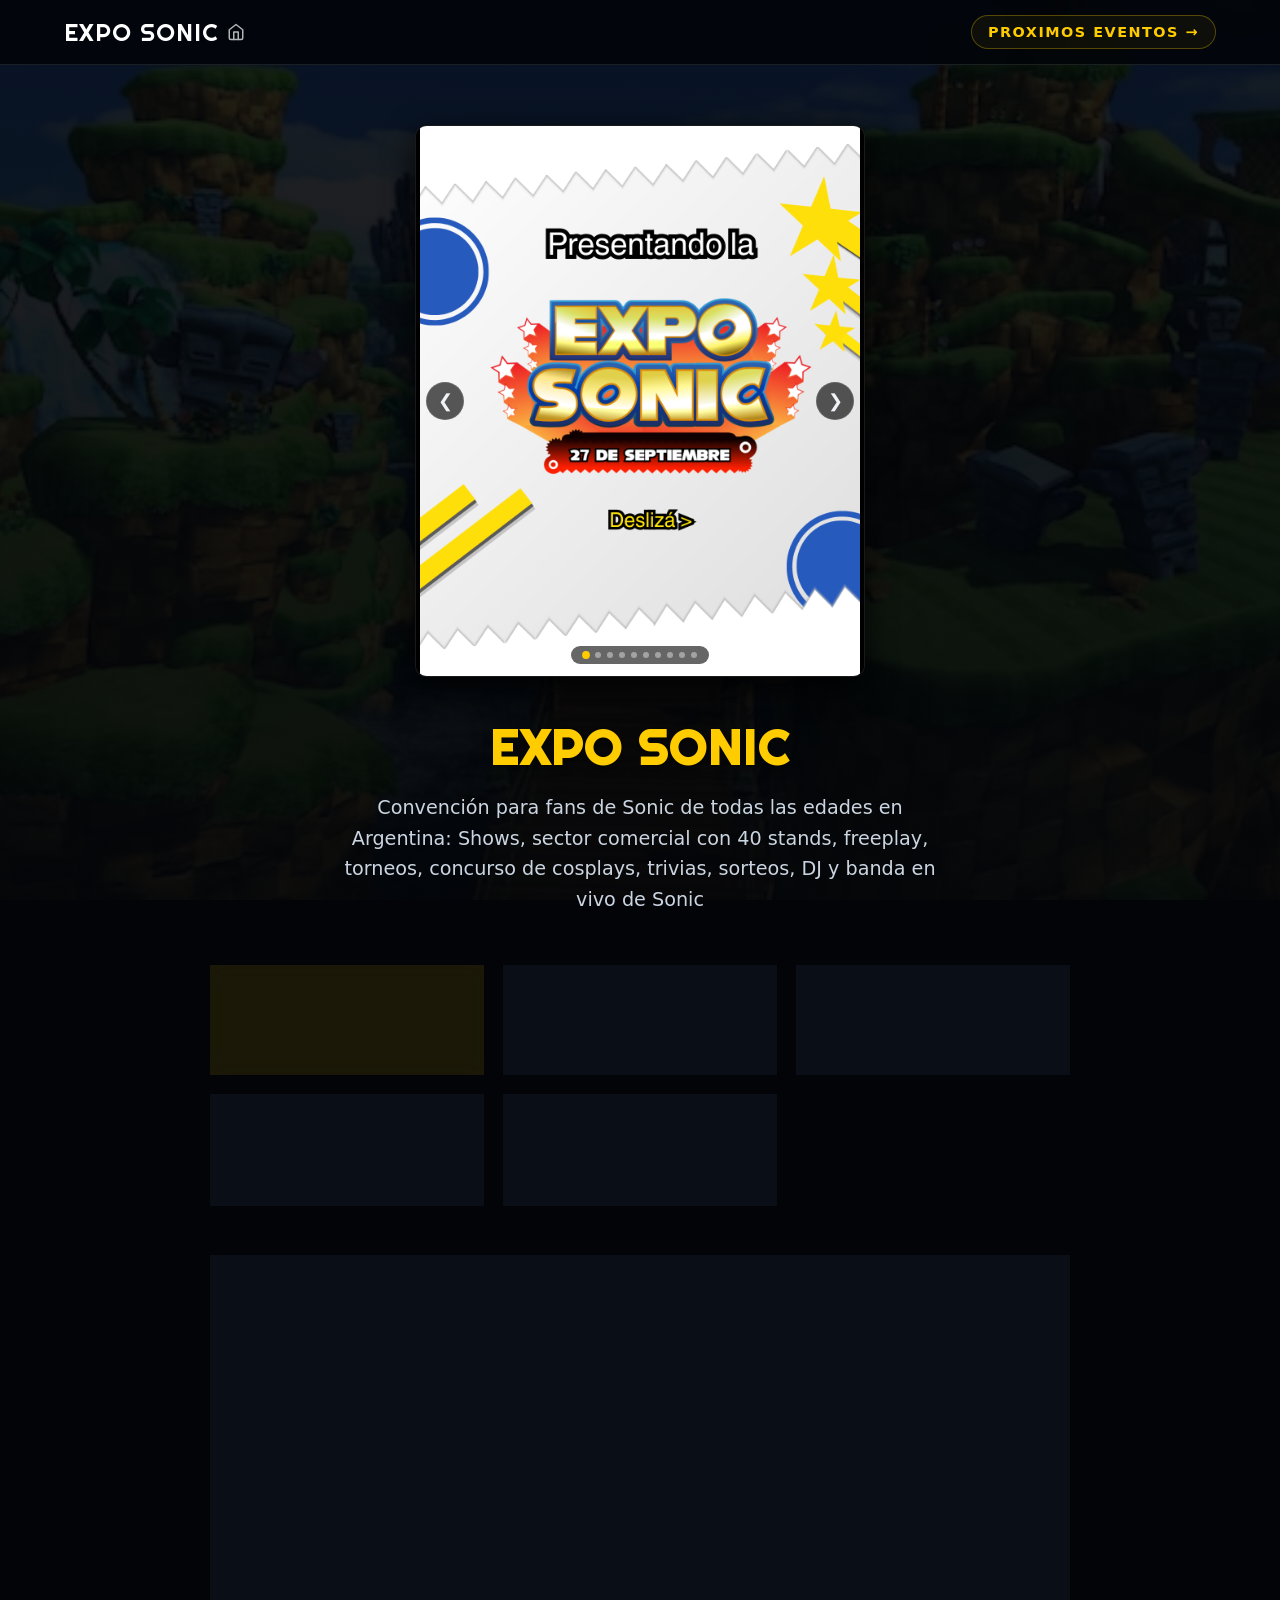
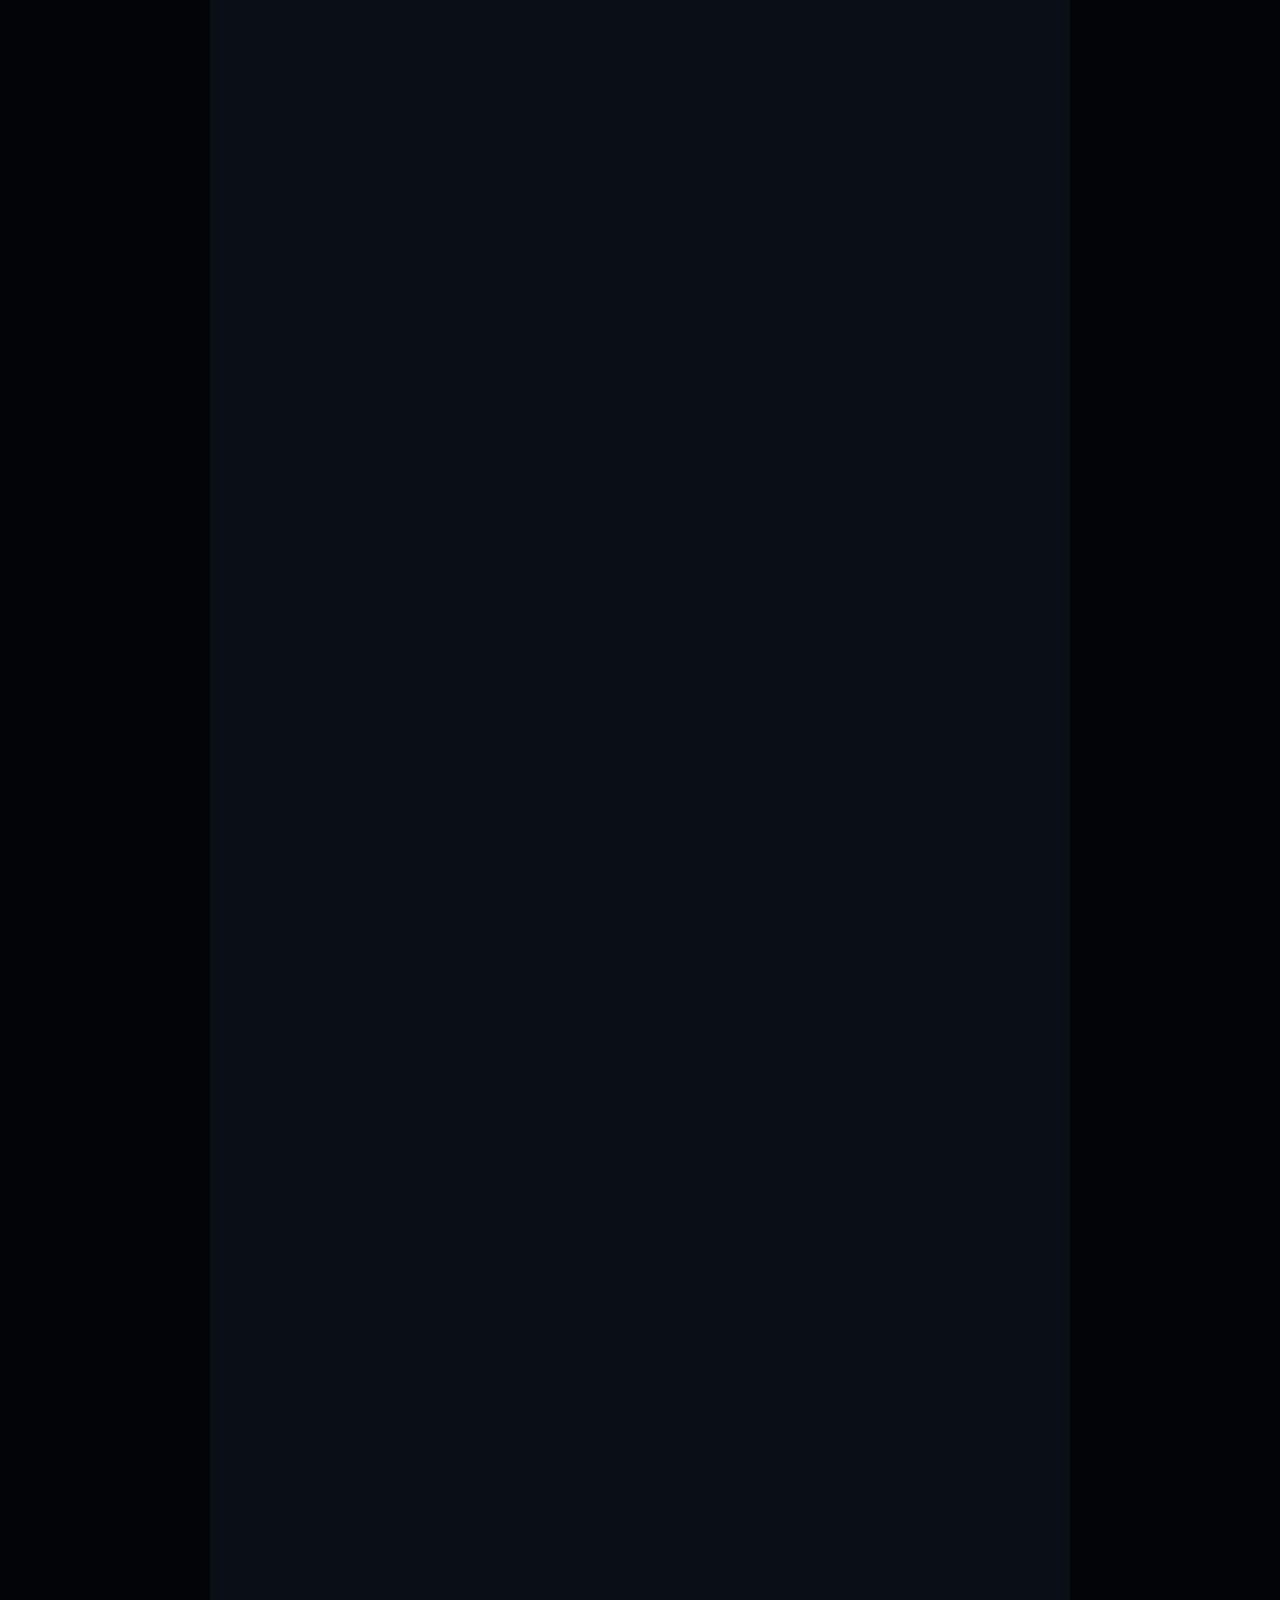
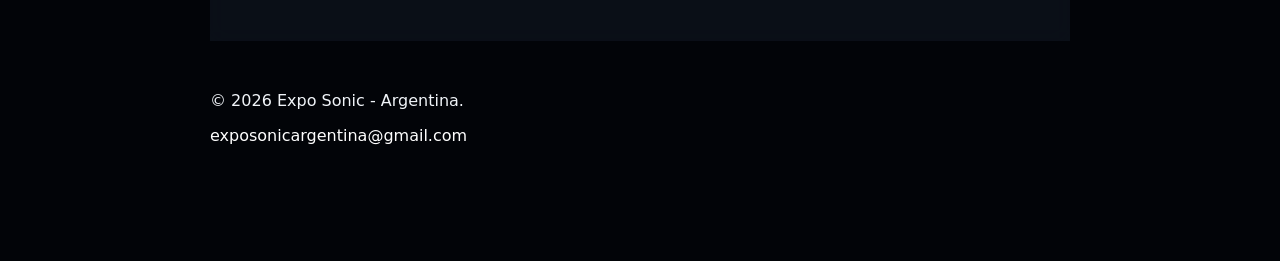
==== commit d03008d3: "Actualizar index.html" ====
--- a/index.html
+++ b/index.html
@@ -5,7 +5,6 @@
   <meta name="viewport" content="width=device-width, initial-scale=1.0" />
   <title>Expo Sonic - Convenciones de Sonic en Argentina</title>
 
-  <!-- Google Analytics -->
   <script async src="https://www.googletagmanager.com/gtag/js?id=G-29W3Y5CDRT"></script>
   <script>
     window.dataLayer = window.dataLayer || [];
@@ -14,7 +13,6 @@
     gtag('config', 'G-29W3Y5CDRT');
   </script>
 
-  <!-- Favicons -->
   <link rel="shortcut icon" href="/favicon.ico" type="image/x-icon" />
   <link rel="shortcut icon" type="image/png" href="favicon3.png" />
   <link rel="apple-touch-icon" sizes="180x180" href="/apple-touch-icon.png" />
@@ -22,15 +20,12 @@
   <link rel="icon" type="image/png" sizes="16x16" href="/favicon-16x16.png" />
   <link rel="manifest" href="/site.webmanifest" />
 
-  <!-- Fuentes & CSS External -->
   <link rel="preconnect" href="https://fonts.googleapis.com" />
   <link rel="preconnect" href="https://fonts.gstatic.com" crossorigin />
   <link href="https://fonts.googleapis.com/css2?family=Righteous&display=swap" rel="stylesheet" />
   
-  <!-- AQUÍ ESTÁ EL TRUCO PARA FORZAR LA ACTUALIZACIÓN (?v=2.0) -->
   <link rel="stylesheet" href="css/main.css?v=2.0" />
 
-  <!-- Schema.org -->
   <script type="application/ld+json">
   {
     "@context": "https://schema.org",
@@ -58,13 +53,42 @@
 </head>
 <body>
 
-  <!-- Placeholder Header (Inyectado por JS o cargado estático) -->
   <div id="header-placeholder"></div>
 
   <div class="main-wrapper">
     
     <header class="hero">
-      <img src="Images/Expo Sonic Logo.jpg" class="hero-logo" alt="Expo Sonic Logo">
+      <div class="instagram-slider-container">
+        <button class="slider-btn prev" id="sliderPrev" aria-label="Anterior">❮</button>
+        <button class="slider-btn next" id="sliderNext" aria-label="Siguiente">❯</button>
+        
+        <div class="instagram-slider" id="instaSlider">
+          <div class="instagram-slide"><img src="Images/Promociones/Aboutexpo/OTROS POSTS(4).png" alt="Expo Sonic Post 1"></div>
+          <div class="instagram-slide"><img src="Images/Promociones/Aboutexpo/OTROS POSTS(5).png" alt="Expo Sonic Post 2"></div>
+          <div class="instagram-slide"><img src="Images/Promociones/Aboutexpo/OTROS POSTS(6).png" alt="Expo Sonic Post 3"></div>
+          <div class="instagram-slide"><img src="Images/Promociones/Aboutexpo/OTROS POSTS(7).png" alt="Expo Sonic Post 4"></div>
+          <div class="instagram-slide"><img src="Images/Promociones/Aboutexpo/OTROS POSTS(8).png" alt="Expo Sonic Post 5"></div>
+          <div class="instagram-slide"><img src="Images/Promociones/Aboutexpo/OTROS POSTS(9).png" alt="Expo Sonic Post 6"></div>
+          <div class="instagram-slide"><img src="Images/Promociones/Aboutexpo/OTROS POSTS(10).png" alt="Expo Sonic Post 7"></div>
+          <div class="instagram-slide"><img src="Images/Promociones/Aboutexpo/OTROS POSTS(11).png" alt="Expo Sonic Post 8"></div>
+          <div class="instagram-slide"><img src="Images/Promociones/Aboutexpo/OTROS POSTS(12).png" alt="Expo Sonic Post 9"></div>
+          <div class="instagram-slide"><img src="Images/Promociones/Aboutexpo/OTROS POSTS(13).png" alt="Expo Sonic Post 10"></div>
+        </div>
+
+        <div class="slider-dots" id="sliderDots">
+          <span class="dot active"></span>
+          <span class="dot"></span>
+          <span class="dot"></span>
+          <span class="dot"></span>
+          <span class="dot"></span>
+          <span class="dot"></span>
+          <span class="dot"></span>
+          <span class="dot"></span>
+          <span class="dot"></span>
+          <span class="dot"></span>
+        </div>
+      </div>
+
       <h1>Expo Sonic</h1>
       <p>Convención para fans de Sonic de todas las edades en Argentina: Shows, sector comercial con 40 stands, freeplay, torneos, concurso de cosplays, trivias, sorteos, DJ y banda en vivo de Sonic</p>
     </header>
@@ -102,38 +126,6 @@
         </span>
       </a>
     </section>
-
-    <!-- Carrusel Instagram Compacto y Deslizable -->
-    <div class="instagram-slider-container">
-      <button class="slider-btn prev" id="sliderPrev" aria-label="Anterior">&#10094;</button>
-      <button class="slider-btn next" id="sliderNext" aria-label="Siguiente">&#10095;</button>
-      
-      <div class="instagram-slider" id="instaSlider">
-        <div class="instagram-slide"><img src="Images/Promociones/Aboutexpo/OTROS POSTS(4).png" alt="Expo Sonic Post 1"></div>
-        <div class="instagram-slide"><img src="Images/Promociones/Aboutexpo/OTROS POSTS(5).png" alt="Expo Sonic Post 2"></div>
-        <div class="instagram-slide"><img src="Images/Promociones/Aboutexpo/OTROS POSTS(6).png" alt="Expo Sonic Post 3"></div>
-        <div class="instagram-slide"><img src="Images/Promociones/Aboutexpo/OTROS POSTS(7).png" alt="Expo Sonic Post 4"></div>
-        <div class="instagram-slide"><img src="Images/Promociones/Aboutexpo/OTROS POSTS(8).png" alt="Expo Sonic Post 5"></div>
-        <div class="instagram-slide"><img src="Images/Promociones/Aboutexpo/OTROS POSTS(9).png" alt="Expo Sonic Post 6"></div>
-        <div class="instagram-slide"><img src="Images/Promociones/Aboutexpo/OTROS POSTS(10).png" alt="Expo Sonic Post 7"></div>
-        <div class="instagram-slide"><img src="Images/Promociones/Aboutexpo/OTROS POSTS(11).png" alt="Expo Sonic Post 8"></div>
-        <div class="instagram-slide"><img src="Images/Promociones/Aboutexpo/OTROS POSTS(12).png" alt="Expo Sonic Post 9"></div>
-        <div class="instagram-slide"><img src="Images/Promociones/Aboutexpo/OTROS POSTS(13).png" alt="Expo Sonic Post 10"></div>
-      </div>
-
-      <div class="slider-dots" id="sliderDots">
-        <span class="dot active"></span>
-        <span class="dot"></span>
-        <span class="dot"></span>
-        <span class="dot"></span>
-        <span class="dot"></span>
-        <span class="dot"></span>
-        <span class="dot"></span>
-        <span class="dot"></span>
-        <span class="dot"></span>
-        <span class="dot"></span>
-      </div>
-    </div>
 
     <section class="info-section">
       <h2>LA EXPERIENCIA EXPO SONIC</h2>
@@ -186,7 +178,6 @@
       </div>
     </section>
 
-    <!-- Placeholder Footer -->
     <div id="footer-placeholder"></div>
   </div>
 
